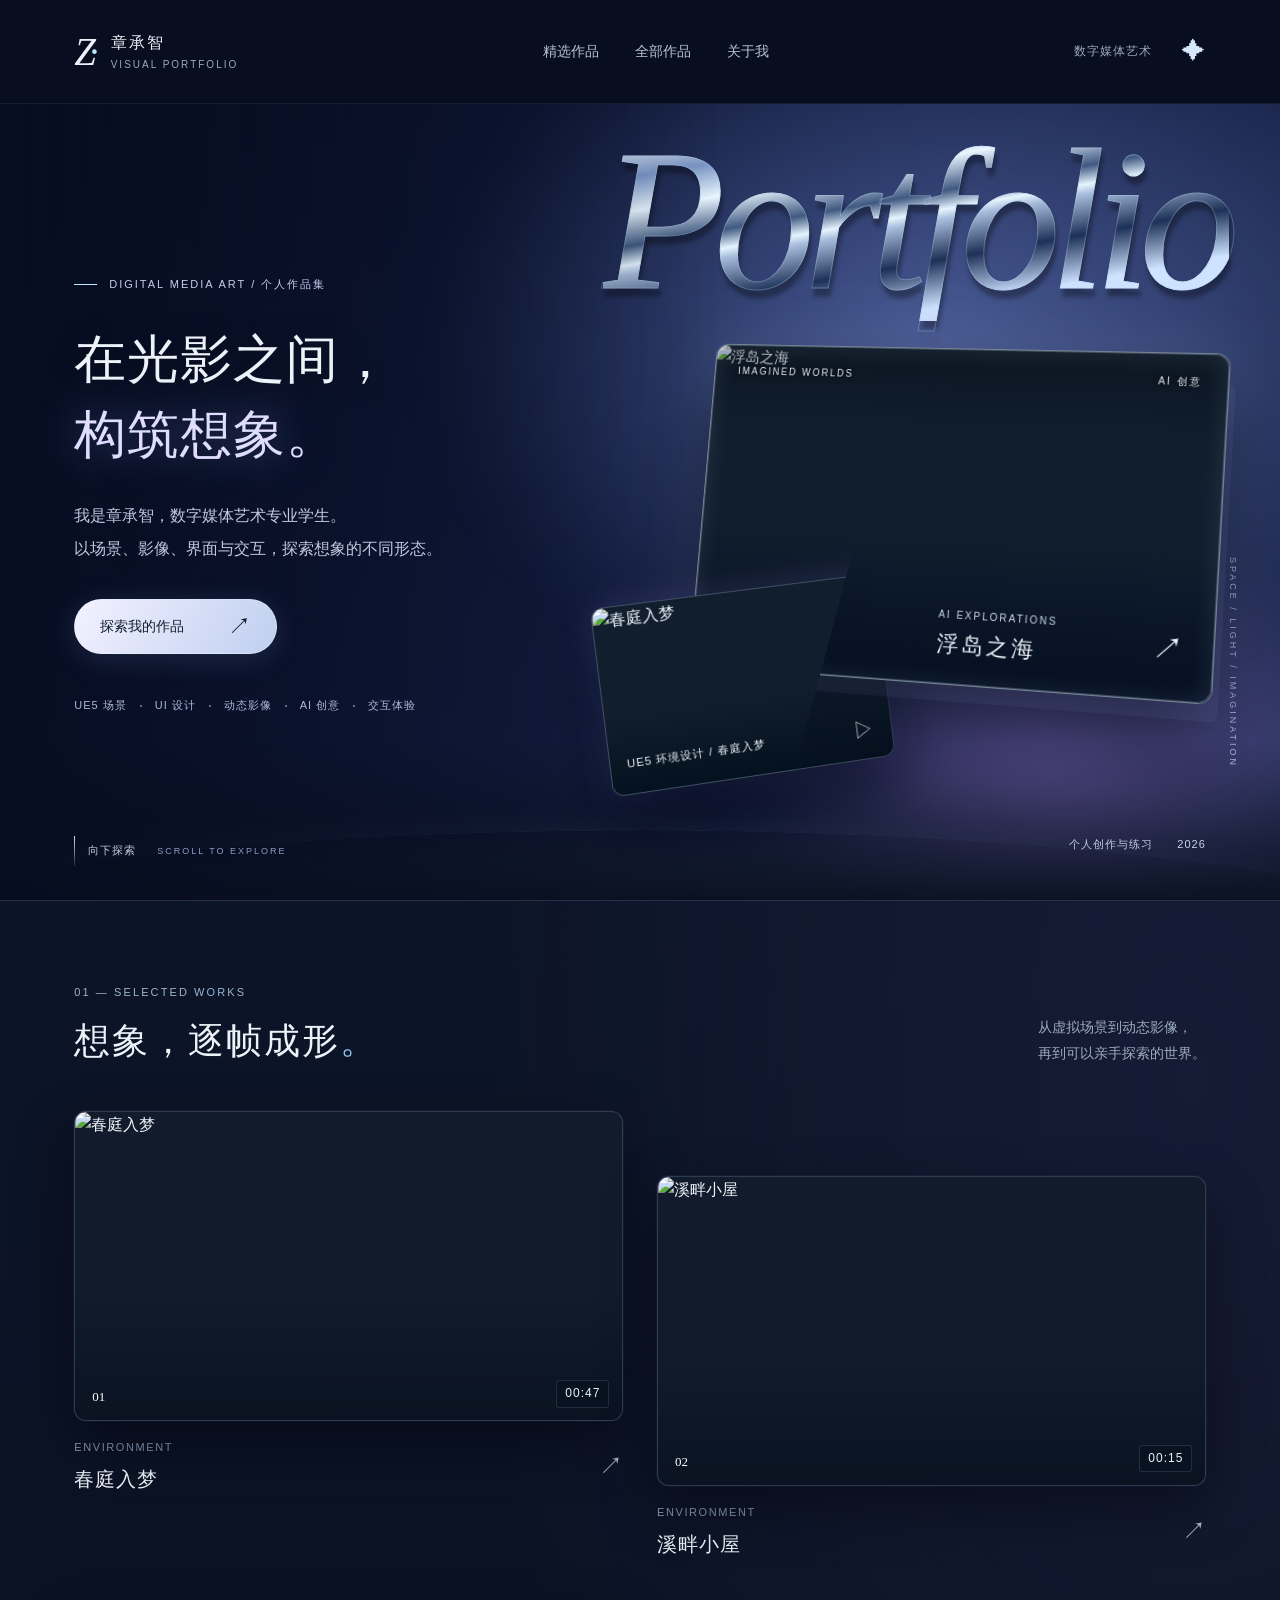
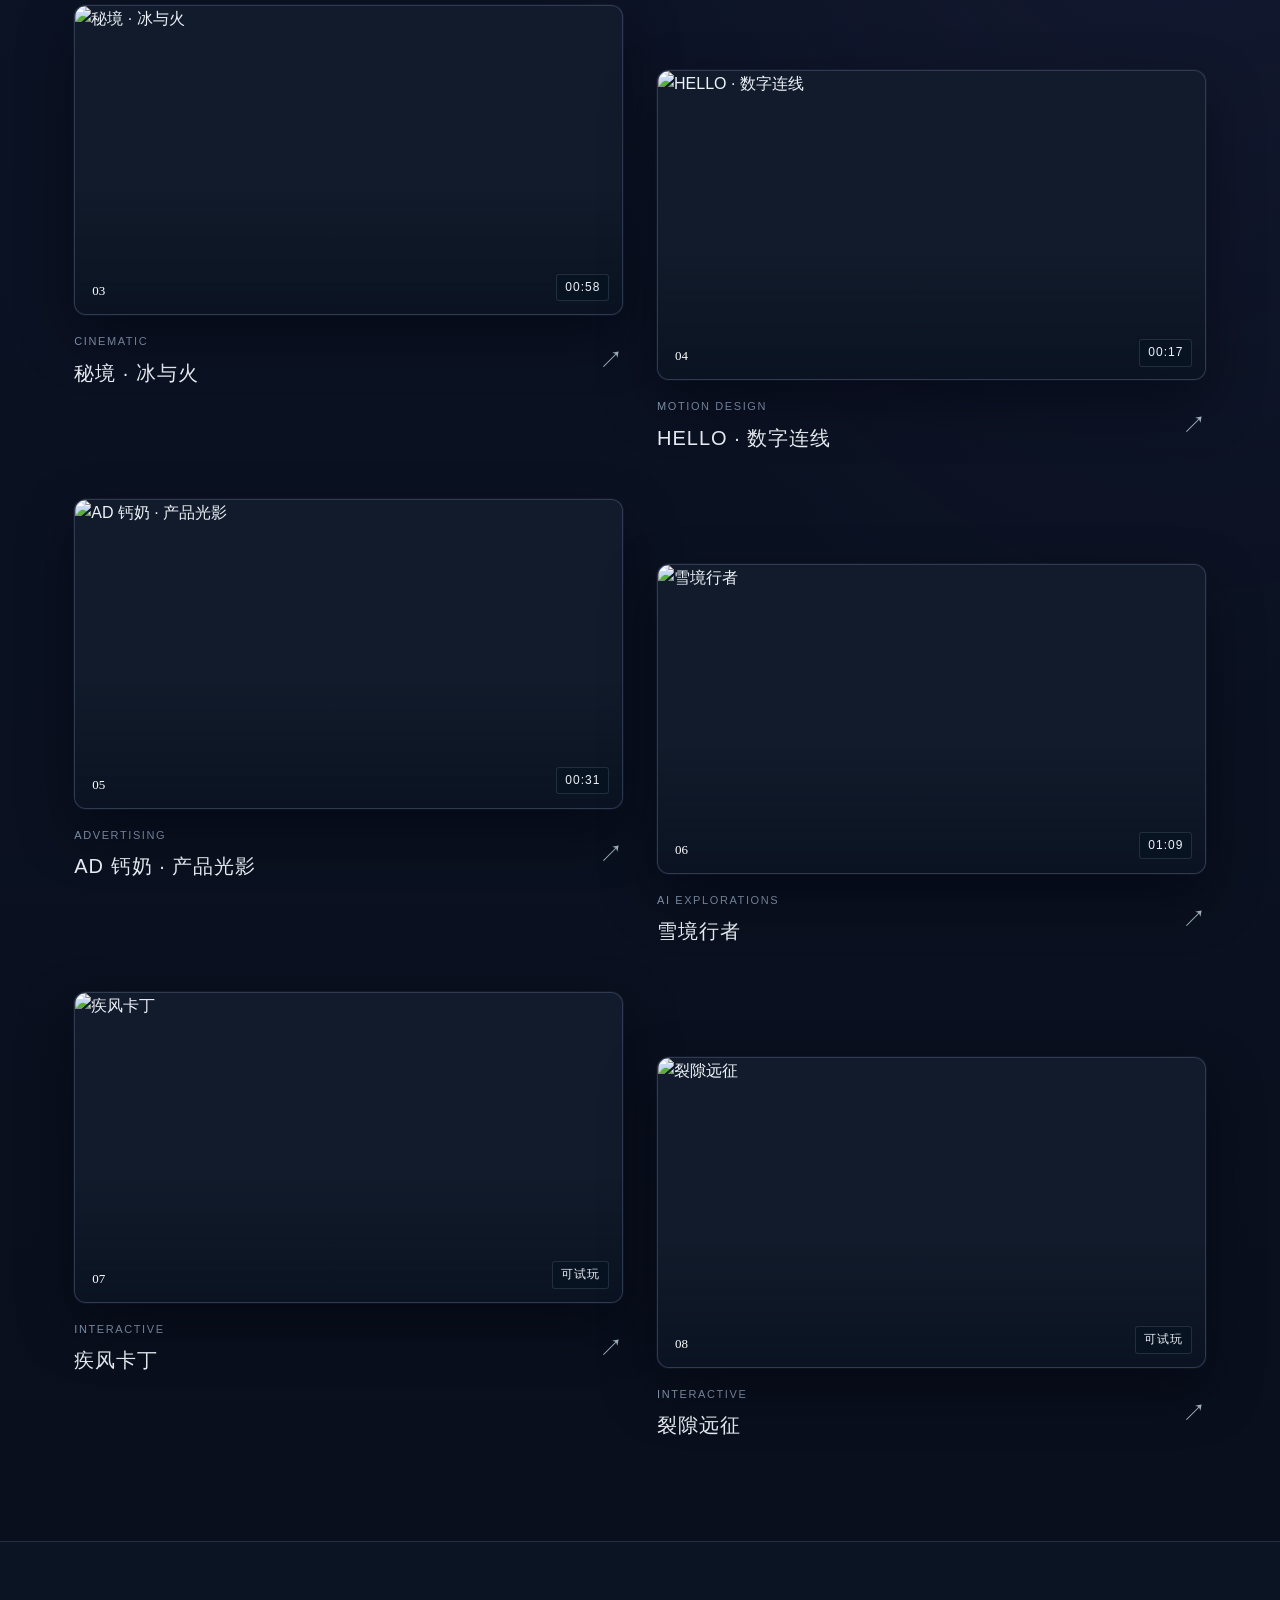
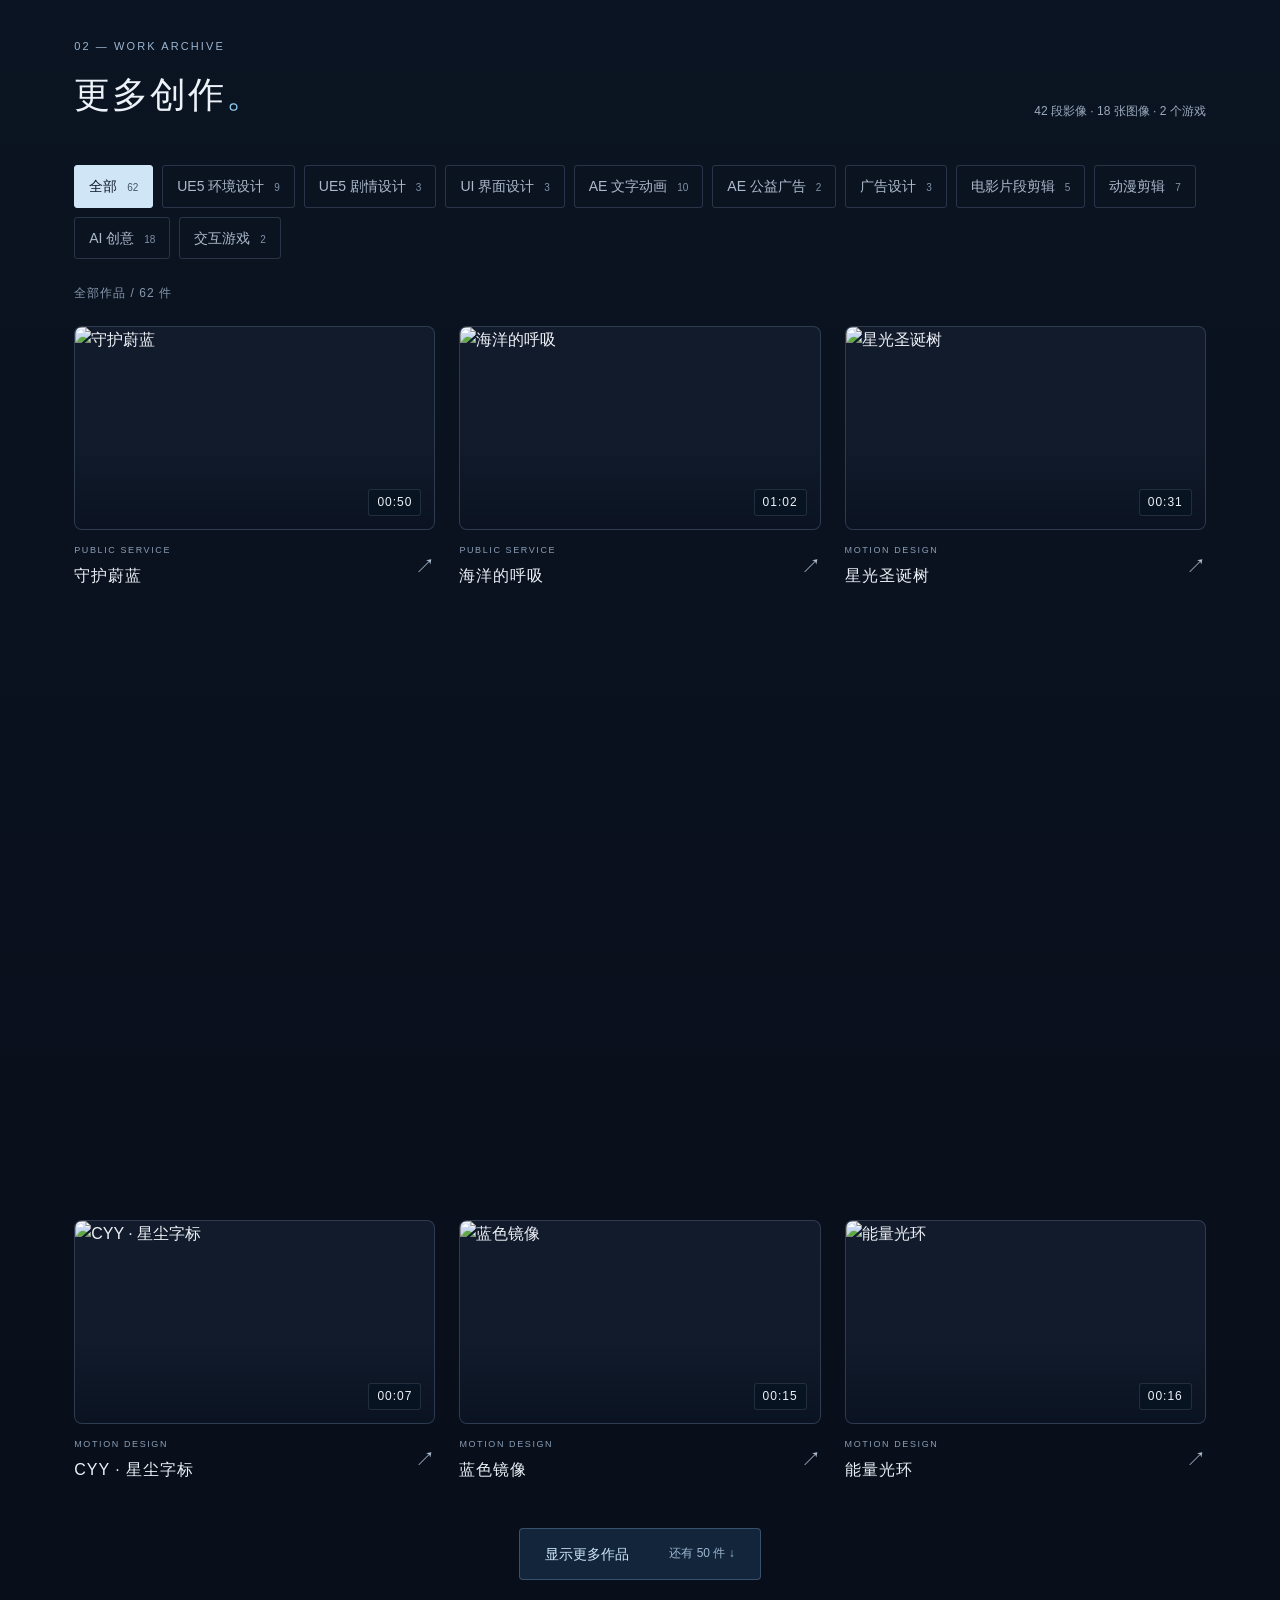
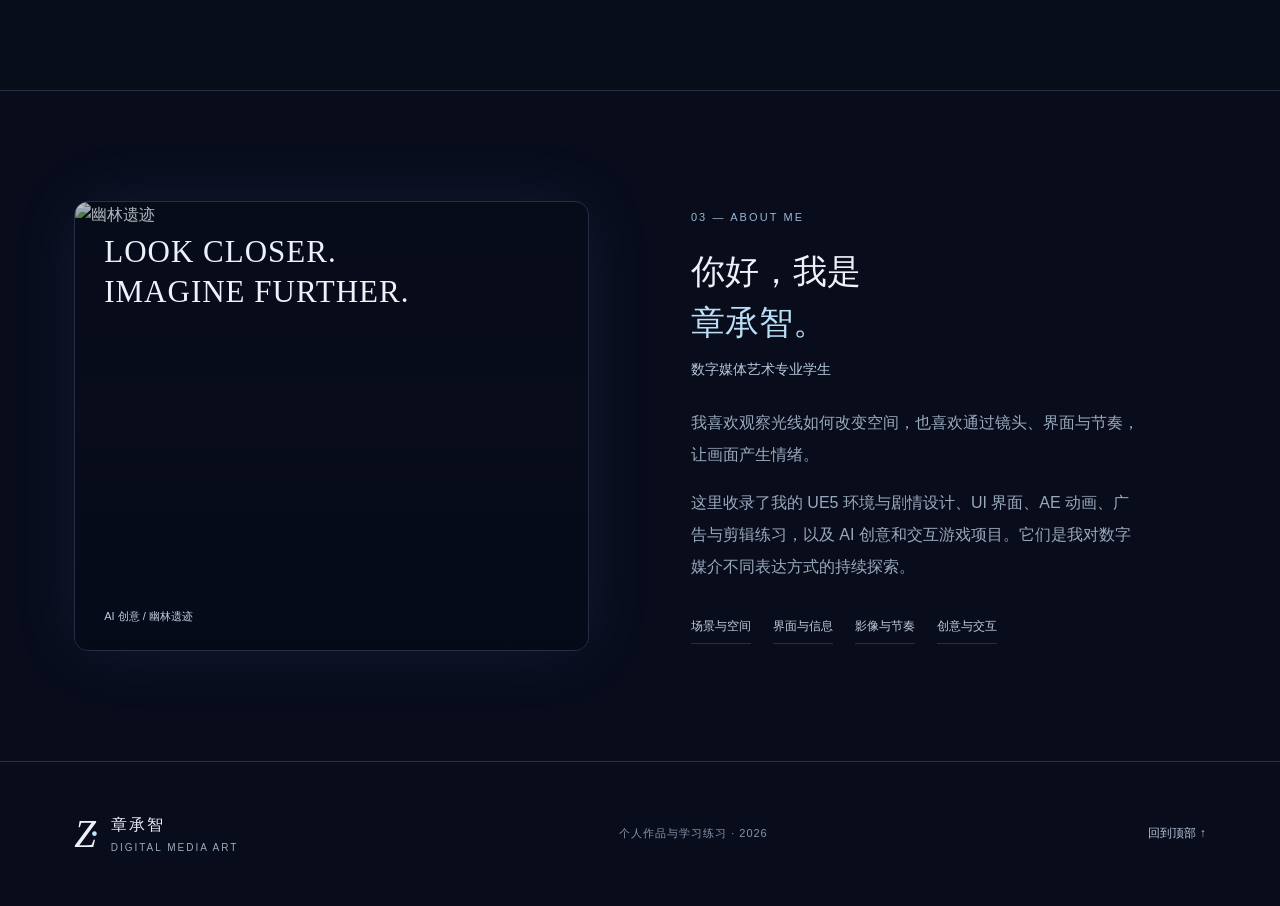
==== index.html @ dd740a24 "Publish Zhang Chengzhi portfolio" ====
<!doctype html><html lang="zh-CN"><head><meta charset="UTF-8"><meta name="viewport" content="width=device-width, initial-scale=1.0"><meta name="theme-color" content="#080e19"><meta name="description" content="章承智的数字媒体艺术作品集：UE5 场景与影像、动态设计、AI 创意及交互游戏。"><title>章承智 · 数字媒体艺术作品集</title><link rel="icon" href="data:image/svg+xml,%3Csvg xmlns='http://www.w3.org/2000/svg' viewBox='0 0 64 64'%3E%3Crect width='64' height='64' rx='16' fill='%23080e19'/%3E%3Cpath d='M16 20h32L16 44h32' fill='none' stroke='%23bce7ff' stroke-width='5'/%3E%3C/svg%3E">  <script type="module" crossorigin src="./assets/index-BJlFA0kG.js"></script>
  <link rel="stylesheet" crossorigin href="./assets/index-Bw_Qq5OB.css">
</head><body><div id="root"></div></body></html>
---- assets/index-Bw_Qq5OB.css ----
@charset "UTF-8";:root{font-family:Segoe UI,Microsoft YaHei,sans-serif;color:#edf1f8;background:#080e19;font-synthesis:none;font-weight:400;line-height:1.6;--muted:#9baabd;--line:rgba(184,209,244,.16);--blue:#bce7ff;scroll-behavior:smooth;color-scheme:dark}*{box-sizing:border-box}body{margin:0}button,a{-webkit-tap-highlight-color:transparent}a{color:inherit;text-decoration:none}button{font:inherit;color:inherit;cursor:pointer}button:focus-visible,a:focus-visible{outline:2px solid #bce7ff;outline-offset:6px}button{border:0}img{display:block;max-width:100%}h1,h2,h3,p{margin:0}::selection{background:#c1e4ff;color:#080e19}.skip{position:fixed;top:-80px;left:20px;background:#d5edff;color:#080e19;padding:12px;z-index:100}.skip:focus{top:12px}.topbar{height:104px;max-width:1600px;margin:auto;display:flex;align-items:center;justify-content:space-between;padding:0 5.8%;border-bottom:1px solid var(--line);position:relative;z-index:2}.brand{display:flex;align-items:center;gap:14px;font-size:16px;letter-spacing:2px}.brand small{display:block;color:var(--muted);font-size:10px;letter-spacing:2px;margin-top:2px}.monogram{font-family:Georgia,serif;font-size:39px;line-height:1;font-style:italic;letter-spacing:-7px;padding-right:5px}.monogram span{color:var(--blue)}nav{display:flex;gap:36px;font-size:14px}nav a{color:#bac4d3;transition:color .2s}nav a:hover{color:#fff}.header-note{font-size:12px;letter-spacing:1px;color:#9baabd;display:flex;align-items:center;gap:30px}.tiny-cross{font-size:23px;color:#d7e8fd}.hero{position:relative;max-width:1600px;margin:auto;min-height:760px;height:calc(100svh - 104px);max-height:980px;display:flex;align-items:center;isolation:isolate;overflow:hidden;background:radial-gradient(ellipse at 74% 48%,#20355466 0%,transparent 48%);padding:20px 5.8% 90px}.space{position:absolute;inset:0;z-index:-1;pointer-events:none}.space canvas{display:block}.hero-orbit{position:absolute;border:1px solid #7c9ec218;width:820px;height:520px;right:-50px;top:130px;border-radius:50%;transform:rotate(-24deg);z-index:-1;box-shadow:0 0 90px #689fea08}.hero-copy{position:relative;width:50%;z-index:2;margin-top:-35px}.eyebrow{font-family:Segoe UI,sans-serif;letter-spacing:2.1px;font-size:11px;line-height:1.8;color:#9bb5d1}.hero-kicker{display:flex;align-items:center;gap:12px;font-size:11px;letter-spacing:2px;margin-bottom:28px}.hero-kicker>span{width:23px;height:1px;background:#bce7ff}h1{font-family:Microsoft YaHei,Segoe UI,sans-serif;font-weight:400;letter-spacing:2px;font-size:clamp(42px,4.4vw,70px);line-height:1.42}h1 em{font-style:normal;color:#c1dff4;text-shadow:0 0 60px #b6e1ff33}.hero-intro{font-size:15px;line-height:2.1;color:#aebacc;margin-top:27px}.primary-link{display:inline-flex;gap:44px;align-items:center;justify-content:space-between;padding:14px 22px;color:#101c2d;background:#d4e9f7;border:1px solid #e3f5ff66;border-radius:3px;font-size:14px;transition:background .25s,transform .25s}.primary-link:hover{background:#fff;transform:translateY(-2px)}.primary-link>span{font-size:23px;line-height:1}.hero-copy .primary-link{margin-top:33px}.hero-disciplines{margin-top:43px;color:#8d9baf;display:flex;gap:13px;align-items:center;font-size:11px;letter-spacing:1px}.hero-disciplines i{height:2px;width:2px;border-radius:50%;background:#7b8da6}.hero-gallery{position:absolute;inset:14% 2.5% 17% 48%;perspective:1100px;transform:translate(var(--mx,0px),var(--my,0px));transition:transform .8s ease-out}.hero-art{position:absolute;display:block;text-align:left;background:#101e2e;padding:0;box-shadow:0 30px 70px #0008;overflow:hidden;border:1px solid #bad6ee44;transition:filter .5s,transform .6s}.hero-art:hover{filter:brightness(1.12)}.main-art{width:91%;height:79%;top:4%;right:0;transform:rotateY(-12deg) rotateX(5deg) rotate(4deg);border-radius:5px}.main-art img{width:100%;height:100%;object-fit:cover;object-position:53% 50%}.main-art:after{content:"";position:absolute;inset:0;background:linear-gradient(180deg,#0004,transparent 27%,transparent 55%,#030d20d9);pointer-events:none}.art-top,.art-bottom{position:absolute;left:25px;right:25px;z-index:1;display:flex;justify-content:space-between}.art-top{top:20px;font-size:10px;letter-spacing:2px;text-shadow:0 1px 5px #000}.art-bottom{bottom:22px;align-items:center;font-size:22px;letter-spacing:3px}.art-bottom small{display:block;font-size:10px;letter-spacing:2px;margin-bottom:3px;color:#d0dceb}.art-bottom>span:last-child{font-size:30px}.small-art{width:49%;height:40%;bottom:0;left:0;transform:rotateY(10deg) rotate(-7deg);border-radius:4px;z-index:2}.small-art img{height:100%;width:100%;object-fit:cover}.small-label{position:absolute;inset:auto 0 0;padding:22px 16px 12px;background:linear-gradient(transparent,#02101ddd);display:flex;justify-content:space-between;align-items:center;font-size:11px;letter-spacing:1px}.small-label>span:last-child{font-size:22px}.gallery-coordinate{position:absolute;bottom:0;right:2%;writing-mode:vertical-rl;font-size:9px;color:#7891ad;letter-spacing:3px;transform:translateY(-5px)}.hero-bottom{position:absolute;bottom:34px;left:5.8%;right:5.8%;display:flex;justify-content:space-between;font-size:11px;color:#95a4b9;letter-spacing:1px}.hero-bottom a{display:flex;align-items:center;gap:13px}.hero-bottom a>span:last-child{font-size:9px;color:#6e7e96;letter-spacing:2px;margin-left:8px}.scroll-line{width:1px;height:30px;background:linear-gradient(#c6e9ff,#c6e9ff20)}.hero-bottom b{font-weight:400;color:#c4d5e7;margin-left:20px}.section-shell{max-width:1600px;margin:auto;padding-left:5.8%;padding-right:5.8%;scroll-margin-top:30px}.selected-section{padding-top:82px;padding-bottom:100px;background:linear-gradient(#0b1320,#080e19)}.section-heading{display:flex;align-items:flex-end;justify-content:space-between;margin-bottom:44px;gap:25px}.section-heading h2{font-weight:400;font-size:36px;letter-spacing:2px;margin-top:12px;line-height:1.45}.section-heading h2 span{color:#8dc9ee}.section-heading>p{font-size:14px;color:var(--muted);line-height:1.9;max-width:330px}.selected-grid{display:grid;grid-template-columns:1fr 1fr;gap:45px 34px}.work-card{text-align:left;display:block;background:transparent;padding:0;width:100%;min-width:0}.cover{position:relative;overflow:hidden;border:1px solid var(--line);border-radius:4px;background:#111b2b;aspect-ratio:1.77}.cover>img{width:100%;height:100%;object-fit:cover;transition:transform .7s ease,filter .7s;filter:saturate(.86)}.work-card:hover .cover>img{transform:scale(1.035);filter:saturate(1.05)}.cover:after{content:"";position:absolute;inset:0;background:linear-gradient(transparent 60%,#02081466);pointer-events:none}.media-kind{position:absolute;right:13px;bottom:13px;z-index:1;padding:3px 8px;background:#081422ad;-webkit-backdrop-filter:blur(10px);backdrop-filter:blur(10px);border:1px solid #ccdfef22;border-radius:3px;font-size:11px;letter-spacing:1px}.open-circle{position:absolute;right:20px;top:20px;width:39px;height:39px;border:1px solid #fff6;border-radius:50%;display:grid;place-items:center;background:#03101f44;-webkit-backdrop-filter:blur(8px);backdrop-filter:blur(8px);font-size:20px;opacity:0;transform:translateY(5px);transition:opacity .3s,transform .3s}.work-card:hover .open-circle,.work-card:focus-visible .open-circle{opacity:1;transform:translateY(0)}.work-index{position:absolute;left:17px;bottom:12px;z-index:1;color:#fff;font-size:13px;font-family:Georgia,serif}.card-caption{display:flex;align-items:center;justify-content:space-between;margin-top:17px;gap:15px}.card-caption .eyebrow{font-size:10px;letter-spacing:1.6px;color:#8a9eb7}.card-caption h3{font-size:20px;font-weight:400;letter-spacing:1px;margin-top:5px;line-height:1.6}.card-arrow{font-size:24px;color:#acbdd0;transition:transform .3s}.work-card:hover .card-arrow{transform:translate(3px,-3px)}.selected-grid .work-card:nth-child(2n){margin-top:65px}.selected-grid .work-card:nth-child(odd){margin-bottom:65px}.archive-section{padding-top:95px;padding-bottom:110px;border-top:1px solid var(--line)}.archive-total{font-size:12px;color:var(--muted)}.category-list{display:flex;flex-wrap:wrap;gap:9px;margin-bottom:25px}.category-list button{background:transparent;border:1px solid var(--line);padding:9px 14px;border-radius:3px;font-size:13px;transition:all .2s;color:#adbacc}.category-list button span{font-size:10px;color:#8192a9;margin-left:6px}.category-list button[aria-pressed=true]{background:#d0e6f7;color:#0d192b;border-color:#d0e6f7}.category-list button[aria-pressed=true] span{color:#425569}.category-list button:hover{border-color:#a5bad0}.result-count{font-size:11px;letter-spacing:1px;color:#8798ae;margin-bottom:23px}.archive-grid{display:grid;grid-template-columns:repeat(3,minmax(0,1fr));gap:35px 24px}.archive-grid .card-caption h3{font-size:16px}.archive-grid .card-caption .eyebrow{font-size:9px}.archive-grid .card-arrow{font-size:20px}.archive-grid .card-caption{margin-top:12px}.about-section{border-top:1px solid var(--line);padding-top:110px;padding-bottom:110px;display:grid;grid-template-columns:1fr 1fr;gap:9%;align-items:center}.about-visual{position:relative;height:450px;overflow:hidden;border:1px solid var(--line);border-radius:4px}.about-visual:after{content:"";position:absolute;inset:0;background:linear-gradient(#030a1644,transparent,#030a16bb)}.about-visual img{width:100%;height:100%;object-fit:cover;filter:saturate(.65)}.about-visual>span{position:absolute;left:29px;top:30px;font-family:Georgia,serif;font-size:31px;letter-spacing:1px;line-height:1.3;z-index:1}.about-visual>small{position:absolute;left:29px;bottom:24px;color:#bfcddd;font-size:11px;z-index:1}.about-copy h2{font-size:34px;line-height:1.5;font-weight:400;margin:18px 0 10px}.about-copy h2 span{display:block;color:#badff6}.about-major{font-size:14px;color:#b6c9dc;margin-bottom:27px}.about-copy>p:not(.eyebrow):not(.about-major){font-size:15px;color:#99a9bd;line-height:2;margin-bottom:16px;max-width:450px}.about-tags{display:flex;gap:10px;flex-wrap:wrap;margin-top:28px}.about-tags span{font-size:12px;border-bottom:1px solid #6884a14d;padding:6px 0;margin-right:12px;color:#c1cddd}.footer{border-top:1px solid var(--line);display:flex;align-items:center;justify-content:space-between;gap:20px;min-height:145px}.footer p{font-size:11px;color:#8695aa;letter-spacing:1px}.back-top{font-size:12px;color:#b5c4d7}.reveal{opacity:0;transform:translateY(18px);transition:opacity .65s ease,transform .65s ease}.reveal.seen{opacity:1;transform:translateY(0)}.work-dialog{border:1px solid #647d9955;background:#0c1523;color:#edf1f8;padding:0;width:min(1080px,94vw);max-height:92svh;border-radius:8px;overscroll-behavior:contain;box-shadow:0 40px 100px #000a}.work-dialog::backdrop{background:#010611d9;-webkit-backdrop-filter:blur(12px);backdrop-filter:blur(12px)}.dialog-inner{padding:20px 25px 27px}.dialog-top{display:flex;align-items:center;justify-content:space-between;gap:20px;margin-bottom:16px}.dialog-top .eyebrow{font-size:12px}.close-button{background:#182738;border:1px solid var(--line);border-radius:50%;width:40px;height:40px;font-size:18px}.detail-media{background:#030812;border-radius:3px;overflow:hidden;display:flex;justify-content:center;align-items:center;max-height:62svh}.detail-media video{width:100%;max-height:60svh;display:block;aspect-ratio:16/9}.detail-media>img{max-height:58svh;object-fit:contain;width:100%}.image-zoom{position:relative;display:block;width:100%;padding:0;background:transparent;cursor:zoom-in}.image-zoom img{max-height:58svh;width:100%;object-fit:contain}.image-zoom span{position:absolute;bottom:15px;right:15px;padding:5px 13px;background:#071421cc;border:1px solid var(--line);border-radius:3px;font-size:12px}.detail-media.zoomed{display:block;overflow:auto;max-height:62svh}.zoomed .image-zoom{width:max-content;min-width:100%;cursor:zoom-out}.zoomed .image-zoom img{width:auto;max-width:none;max-height:none}.detail-copy{display:grid;grid-template-columns:1fr auto;gap:40px;margin-top:23px}.detail-copy h2{font-size:27px;font-weight:400;margin-bottom:10px}.detail-copy p{font-size:14px;color:#b0bfd0;line-height:1.9;max-width:700px}.detail-copy .credit{font-size:12px;color:#859ab2;margin-top:18px}.detail-meta{display:flex;flex-direction:column;align-items:flex-end;gap:4px;min-width:120px}.detail-meta>span{font-size:10px;letter-spacing:2px;color:#9bb4cf}.detail-meta>strong{font-weight:400;font-size:21px}.detail-meta>small{font-size:11px;color:#8c9db3}.detail-meta .primary-link{gap:22px}.gallery-controls{display:grid;grid-template-columns:42px auto 42px 1fr;align-items:center;gap:10px;margin-top:13px}.gallery-controls>button{height:36px;background:#15253a;border:1px solid var(--line);border-radius:4px}.gallery-controls>span{font-size:12px;color:#b8cbe0;min-width:48px;text-align:center}.gallery-thumbs{display:flex;gap:7px;overflow-x:auto;padding:2px 0 7px}.gallery-thumbs button{flex:0 0 62px;height:42px;padding:0;border:2px solid transparent;border-radius:4px;overflow:hidden;background:#101a28}.gallery-thumbs button[aria-pressed=true]{border-color:#b5dfff}.gallery-thumbs img{width:100%;height:100%;object-fit:cover}@media(max-width:760px){.gallery-controls{grid-template-columns:38px auto 38px;gap:8px}.gallery-thumbs{grid-column:1/-1}.gallery-thumbs button{flex-basis:54px;height:38px}}@media(min-width:1600px){.hero{min-height:800px}.hero-copy{width:48%}}@media(max-width:1050px){.header-note{display:none}.hero{min-height:690px;height:760px}.hero-gallery{inset:20% 1% 23% 49%}.hero-copy{width:55%}h1{font-size:45px}.hero-intro{font-size:14px}.hero-disciplines{font-size:10px;gap:8px}.art-top{font-size:8px}.selected-grid{gap:30px 25px}.section-heading h2{font-size:30px}.about-section{gap:6%}.archive-grid{gap:30px 18px}.category-list button{font-size:12px}.about-visual{height:400px}}@media(max-width:760px){:root{scroll-behavior:auto}.topbar{height:82px;padding:0 6%}.brand{font-size:14px;gap:10px;letter-spacing:1px}.brand small{font-size:8px;letter-spacing:1.2px}.monogram{font-size:32px}nav{gap:17px;font-size:12px}.hero{padding:45px 6% 65px;display:block;min-height:0;height:auto;max-height:none;overflow:hidden}.hero-copy{width:100%;margin-top:0}.hero-kicker{font-size:9px;letter-spacing:1.3px;margin-bottom:22px}h1{font-size:clamp(35px,8.7vw,56px);line-height:1.4;letter-spacing:1px}.hero-intro{font-size:14px;line-height:1.95;margin-top:23px}.hero-copy .primary-link{margin-top:24px}.primary-link{padding:12px 19px}.hero-disciplines{margin-top:25px;font-size:10px;gap:11px}.hero-gallery{position:relative;inset:auto;height:350px;margin:30px -7px 30px 0;transform:none;perspective:1000px}.main-art{right:-4px;top:5%;width:85%;height:77%;transform:rotateY(-8deg) rotate(4deg)}.small-art{width:49%;height:43%;left:3px;bottom:0}.art-top{left:15px;right:15px;top:14px;font-size:8px}.art-bottom{left:16px;right:16px;bottom:16px;font-size:19px}.art-bottom small{font-size:8px}.small-label{font-size:9px}.gallery-coordinate{font-size:7px;bottom:-15px}.hero-orbit{width:550px;right:-170px;top:400px;height:300px}.hero-bottom{bottom:20px;left:6%;right:6%;font-size:10px}.hero-bottom a>span:last-child{display:none}.hero-bottom b{margin-left:10px}.scroll-line{height:22px}.section-shell{padding-left:6%;padding-right:6%}.selected-section{padding-top:55px;padding-bottom:60px}.section-heading{margin-bottom:29px;align-items:flex-start;flex-direction:column;gap:15px}.section-heading h2{font-size:28px;letter-spacing:1px}.section-heading>p{font-size:13px}.section-heading>p br{display:none}.eyebrow{font-size:10px}.selected-grid,.archive-grid{grid-template-columns:1fr;gap:30px}.selected-grid .work-card:nth-child(n){margin:0}.card-caption h3{font-size:19px}.cover{aspect-ratio:1.65}.open-circle{opacity:1;transform:none;width:32px;height:32px;top:12px;right:12px;font-size:16px}.archive-section{padding-top:55px;padding-bottom:65px}.archive-grid .cover{aspect-ratio:1.77}.archive-grid .card-caption h3{font-size:17px}.archive-total{font-size:11px}.category-list{gap:7px}.category-list button{font-size:12px;padding:8px 10px}.category-list button span{font-size:10px}.about-section{grid-template-columns:1fr;gap:35px;padding-top:60px;padding-bottom:60px}.about-visual{height:340px}.about-copy h2{font-size:30px}.about-copy>p:not(.eyebrow):not(.about-major){font-size:14px}.footer{min-height:175px;flex-wrap:wrap;padding-top:30px;padding-bottom:25px}.footer p{order:3;width:100%;font-size:10px}.work-dialog{width:95vw;max-height:94svh}.dialog-inner{padding:13px 14px 22px}.detail-copy{grid-template-columns:1fr;gap:18px}.detail-copy h2{font-size:23px}.detail-copy p{font-size:14px}.detail-meta{align-items:flex-start}.detail-meta:not(:has(a)){flex-direction:row;align-items:center;gap:14px}.detail-meta>strong{font-size:15px}.detail-media video{max-height:50svh}.reveal{transform:none;transition:opacity .35s}}@media(prefers-reduced-motion:reduce){html{scroll-behavior:auto}*,*:before,*:after{animation:none!important;transition:none!important}.reveal{opacity:1;transform:none}.hero-gallery{transform:none!important}.work-card:hover .cover>img{transform:none}}.art-bottom{left:51%}.hero-intro,.about-copy>p:not(.eyebrow):not(.about-major),.detail-copy p{font-size:16px}.category-list button{font-size:14px}.result-count,.archive-total,.media-kind{font-size:12px}.card-caption .eyebrow{font-size:11px}.detail-copy .credit{font-size:13px}@media(max-width:760px){nav{font-size:14px;gap:12px}.brand small{font-size:8px}.hero-intro{font-size:16px}.hero-gallery{margin-top:30px}.art-bottom{left:52%;font-size:16px}.art-bottom small{font-size:8px}.category-list button{font-size:14px}.about-copy>p:not(.eyebrow):not(.about-major){font-size:16px}}.site-loading{min-height:100svh;display:flex;flex-direction:column;align-items:center;justify-content:center;gap:24px;color:#b8cee4}.load-more{display:flex;align-items:center;justify-content:space-between;gap:40px;padding:14px 25px;margin:45px auto 0;background:#13253b;border:1px solid #6e92b666;color:#cce8fa;border-radius:4px;font-size:14px}.load-more span{color:#9cb8d1;font-size:12px}.admin-entry{margin-left:18px;text-decoration:underline;text-underline-offset:4px}.empty-works{color:#9aafc5;padding:30px 0}.hero{background:radial-gradient(ellipse at 73% 47%,#1e416d66 0%,transparent 55%)}.hero-gallery{perspective:1400px}.main-art{box-shadow:0 40px 100px #0009,0 0 55px #74bfff15}.main-art:hover{transform:rotateY(-5deg) rotateX(2deg) rotate(2deg) translateZ(15px)}.small-art:hover{transform:rotateY(3deg) rotate(-3deg) translateZ(30px)}.hero-orbit{display:none}.scene-upgraded{z-index:-1}.archive-section{background:linear-gradient(#0b1422,#080e19)}.selected-section{border-top:1px solid var(--line)}:root{background:#080c1b;--line:rgba(167,185,236,.2)}.topbar{max-width:none;background:#080d20;border-bottom-color:#829bdd1a}.hero{max-width:none;min-height:790px;background:linear-gradient(118deg,#080e23 7%,#111b3d 51%,#25315b)}.hero-atmosphere{position:absolute;inset:0;z-index:-3;overflow:hidden;pointer-events:none}.halo{position:absolute;border-radius:50%;filter:blur(30px)}.halo-blue{width:85%;height:100%;left:30%;top:-20%;background:radial-gradient(ellipse,#819bf07d,transparent 65%);transform:translate(var(--mx,0px),var(--my,0px))}.halo-violet{width:55%;height:65%;right:-10%;bottom:-15%;background:radial-gradient(ellipse,#bc91ff70,transparent 65%)}.hero:after{content:"";position:absolute;inset:0;z-index:-1;background:linear-gradient(90deg,#070d21c9,transparent 56%),linear-gradient(0deg,#080e1be8,transparent 20%);pointer-events:none}.stage-floor{position:absolute;width:130%;height:55%;left:-15%;bottom:-30%;transform:perspective(450px) rotateX(55deg);border:1px solid #b4c9ff33;border-radius:50%;background:radial-gradient(ellipse,#92b8ff33,transparent 65%);box-shadow:0 -22px 75px #94acff22}.portfolio-word{position:absolute;right:4%;top:2%;z-index:-2;font:italic clamp(100px,15.7vw,255px)/1 Georgia,serif;letter-spacing:-.055em;color:transparent;background:linear-gradient(170deg,#fafcff 7%,#7895c5 20%,#e9f6ff,#405981 42%,#e6f4ff 48%,#a8bedc 51%,#1d3158 64%,#cee3ff 79%);background-clip:text;-webkit-background-clip:text;-webkit-text-stroke:1px #bad5f24d;filter:drop-shadow(2px 8px 2px #0005);transform:translate(calc(var(--mx,0px) * -.4),calc(var(--my,0px) * -.4));pointer-events:none}.hero-copy{width:43%;margin-top:55px}.hero h1{font-size:clamp(40px,4.1vw,66px);letter-spacing:1px;text-shadow:0 5px 35px #0005}.hero h1 em{color:#dfddff;text-shadow:0 0 45px #9caaff66}.hero-kicker{color:#c7ccec}.hero-intro{color:#c0c7de}.hero-disciplines{color:#abbada}.hero .primary-link{border-radius:30px;background:linear-gradient(120deg,#f3f1ff,#bfcff0);box-shadow:0 5px 30px #97b4ff26;padding:15px 25px}.hero-gallery{inset:28% 5% 16% 49%;transform-style:preserve-3d}.main-art{width:90%;height:76%;border-radius:14px;transform:rotateY(-13deg) rotateX(6deg) rotate(3deg);border-color:#d6e9ff80;box-shadow:14px 24px 0 -8px #8aa5dd12,0 40px 80px #020613b0,0 0 70px #abc5ff35}.main-art:before{content:"";position:absolute;inset:0;z-index:2;border-radius:inherit;box-shadow:inset 0 0 0 1px #edf5ff38,inset 0 1px 24px #c8dcff20;pointer-events:none}.main-art .art-bottom{left:49%}.small-art{width:48%;height:42%;left:-4%;bottom:-1%;border-radius:12px;box-shadow:0 30px 60px #03081baa,0 0 35px #b7a3ff30}.small-art .small-label{padding-top:35px}.gallery-coordinate{right:-4%;color:#b4c7e8}.scene-upgraded{z-index:-2}.hero-bottom{color:#c0cbe4}.hero-bottom a>span:last-child{color:#8a9ec5}.nav-manage{font-size:12px;border:1px solid #a9c5f055;border-radius:20px;padding:3px 12px;margin-top:-3px}.selected-section{background:radial-gradient(ellipse at 93% 8%,#34315d42,transparent 43%),linear-gradient(#0c1428,#090f1c)}.selected-grid{perspective:1400px}.selected-grid .cover{border-radius:12px;box-shadow:0 22px 55px #01030c70,0 0 0 1px #7d98c414;transition:transform .5s,box-shadow .5s}.selected-grid .work-card:hover .cover{transform:translateY(-5px) rotateX(2deg);box-shadow:0 30px 65px #02030b90,0 0 35px #8da4ff25}.selected-grid .cover>img{filter:saturate(1)}.archive-grid .cover{border-radius:8px}.about-visual{border-radius:14px;box-shadow:0 0 70px #819aff17}@media(max-width:1050px){nav{gap:18px}.hero-copy{width:48%}.hero-gallery{inset:31% 3% 22% 51%}.portfolio-word{top:6%}.hero h1{font-size:43px}}@media(max-width:760px){.topbar{height:auto;min-height:105px;flex-wrap:wrap;gap:14px;padding-top:15px;padding-bottom:15px}.topbar nav{width:100%;justify-content:space-between;gap:8px;font-size:12px}.nav-manage{font-size:11px;padding:2px 9px}.hero{min-height:0;padding-top:125px;background:linear-gradient(135deg,#0a1029,#25335b 65%,#17152f)}.portfolio-word{top:17px;right:6%;font-size:24vw;opacity:.85}.hero-copy{width:100%;margin-top:0}.hero h1{font-size:clamp(35px,9vw,54px)}.hero-gallery{inset:auto;margin-top:35px;height:320px}.main-art{width:85%;height:78%;right:0}.small-art{left:0;width:48%;height:43%}.main-art .art-bottom{left:47%;right:15px;font-size:16px}.halo-blue{width:150%;left:-20%;top:18%;height:90%;filter:blur(15px)}.halo-violet{width:130%;right:-35%;height:65%;bottom:4%}.hero-orbit{display:block;width:430px;height:430px;border:2px solid #bccbff55;box-shadow:0 0 35px #9faaff33,inset 0 0 30px #acbeff22;right:-130px;top:480px;transform:rotateX(58deg) rotate(-30deg)}.hero:after{background:linear-gradient(0deg,#080e1b,transparent 25%)}.selected-grid .work-card:hover .cover{transform:none}}@media(prefers-reduced-motion:reduce){.hero-gallery,.portfolio-word,.halo{transform:none!important}.hero-art,.cover,.cover>img{transition:none!important}.main-art:hover,.small-art:hover,.selected-grid .work-card:hover .cover{transform:none}}
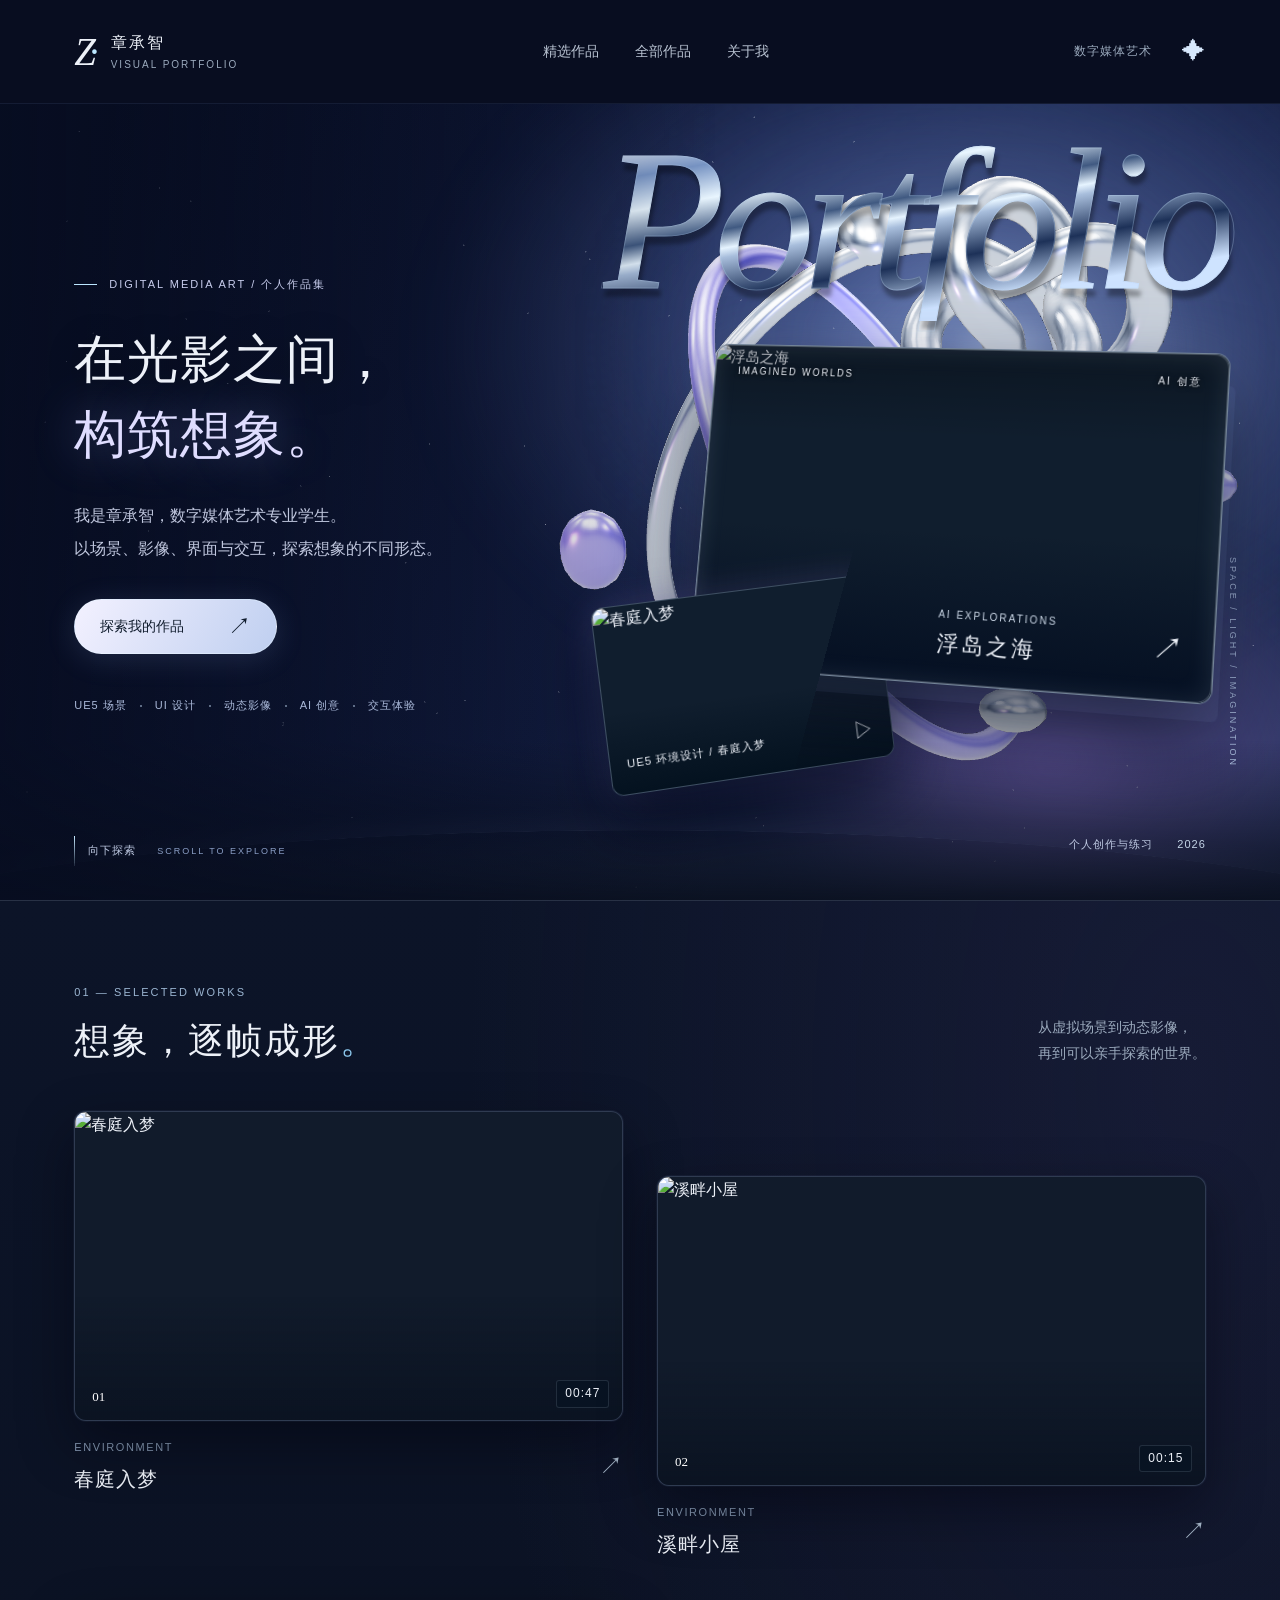
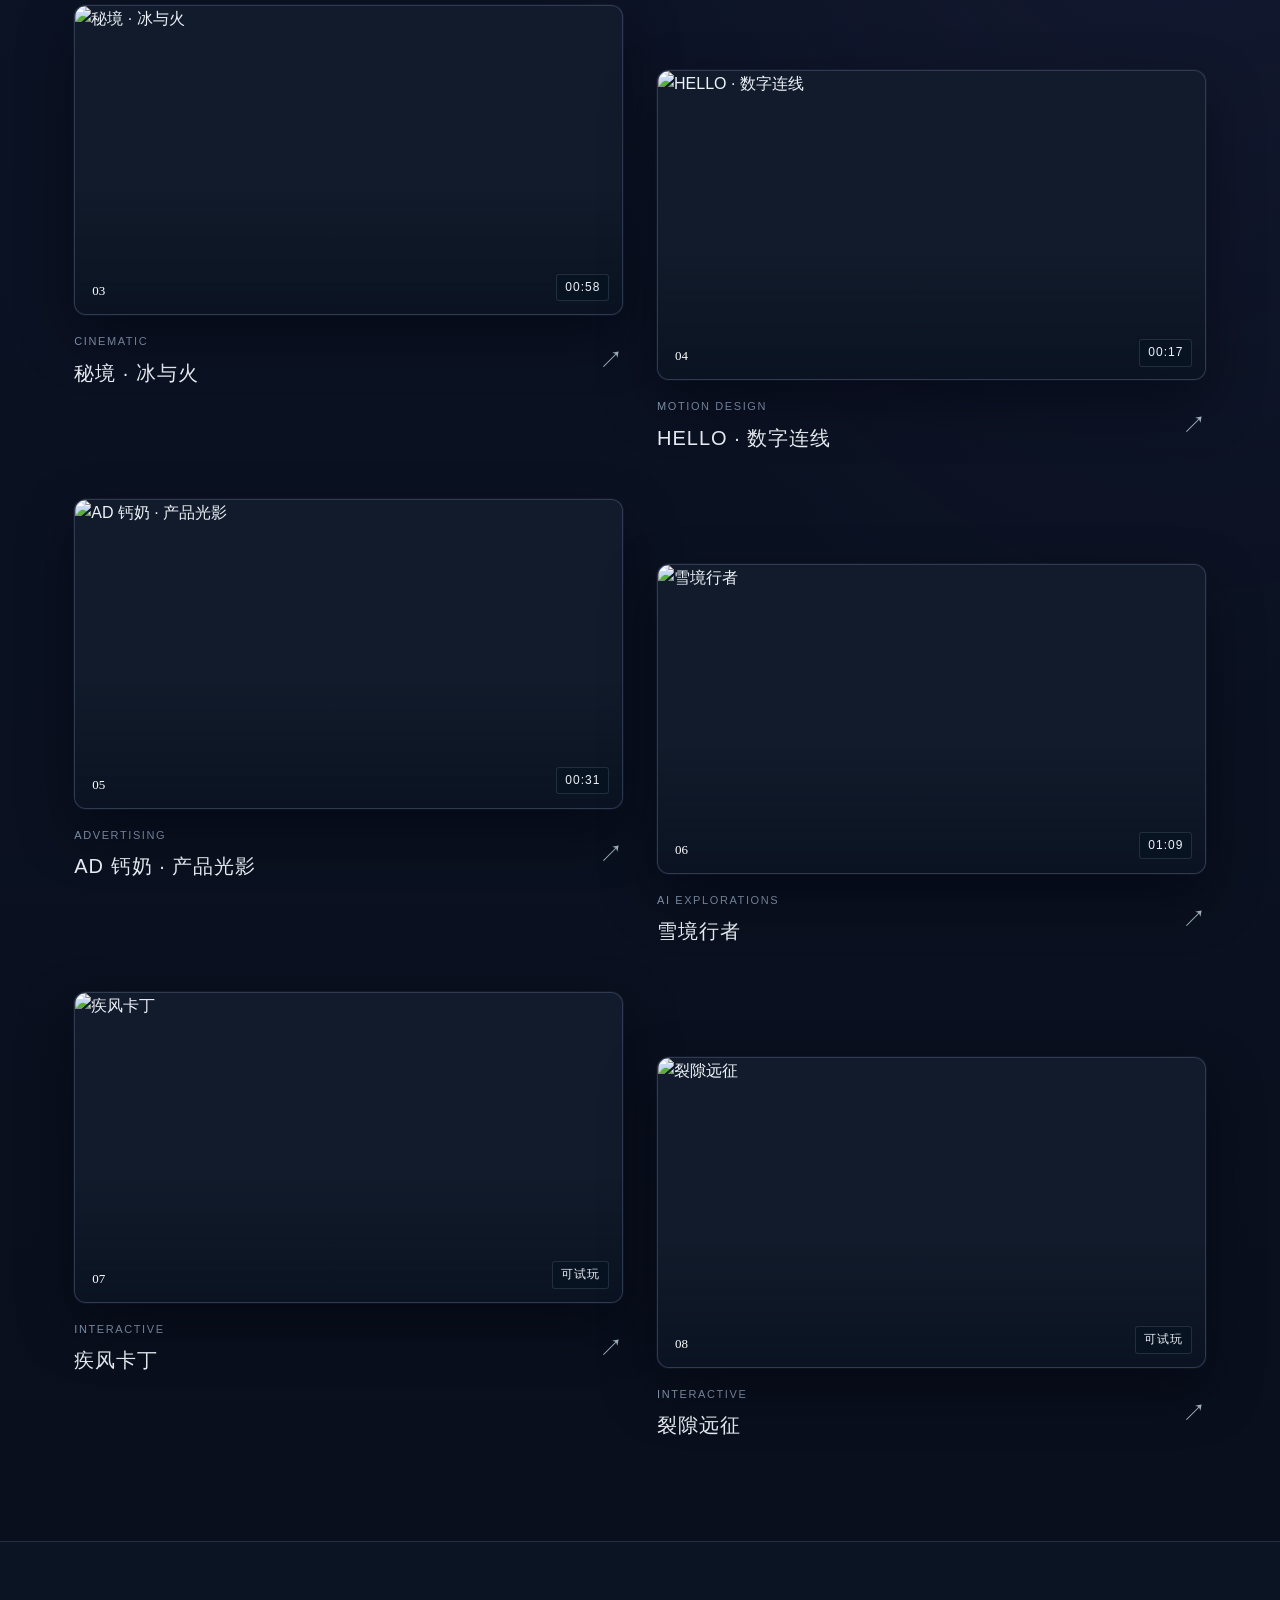
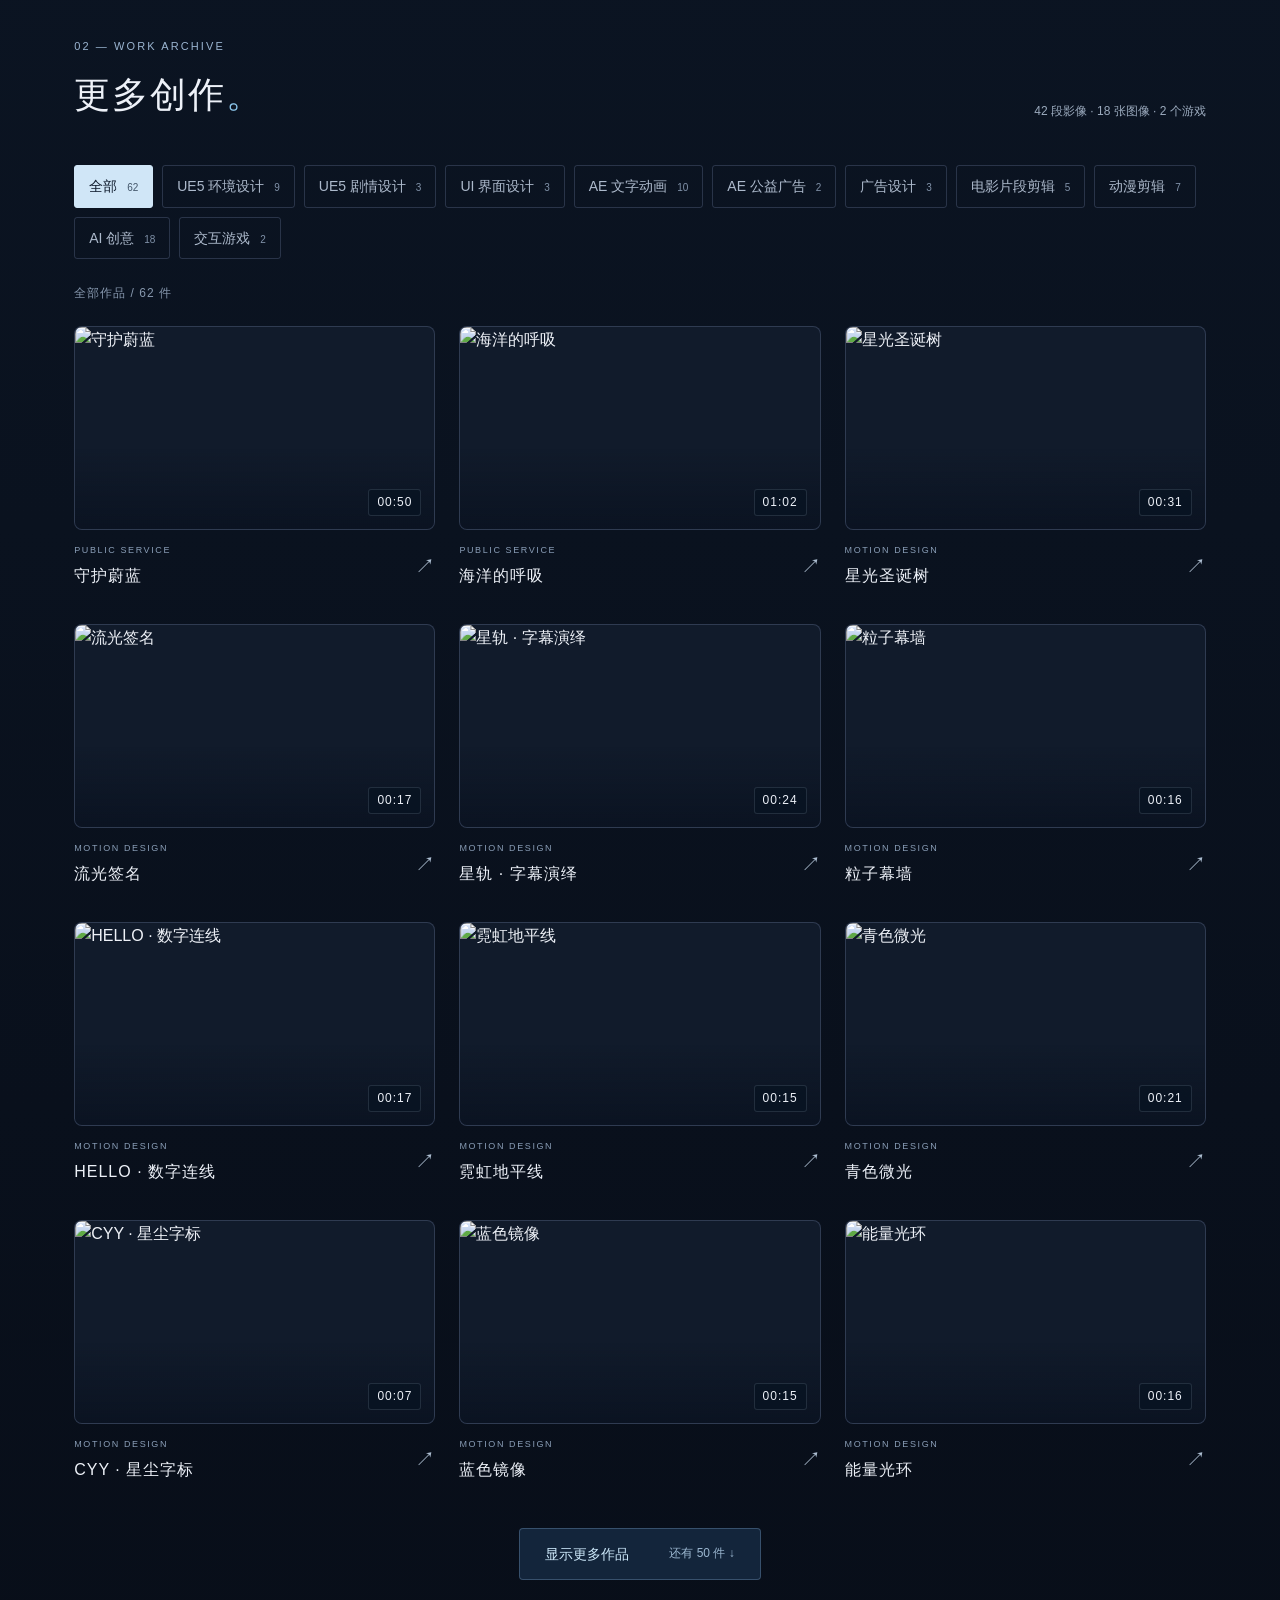
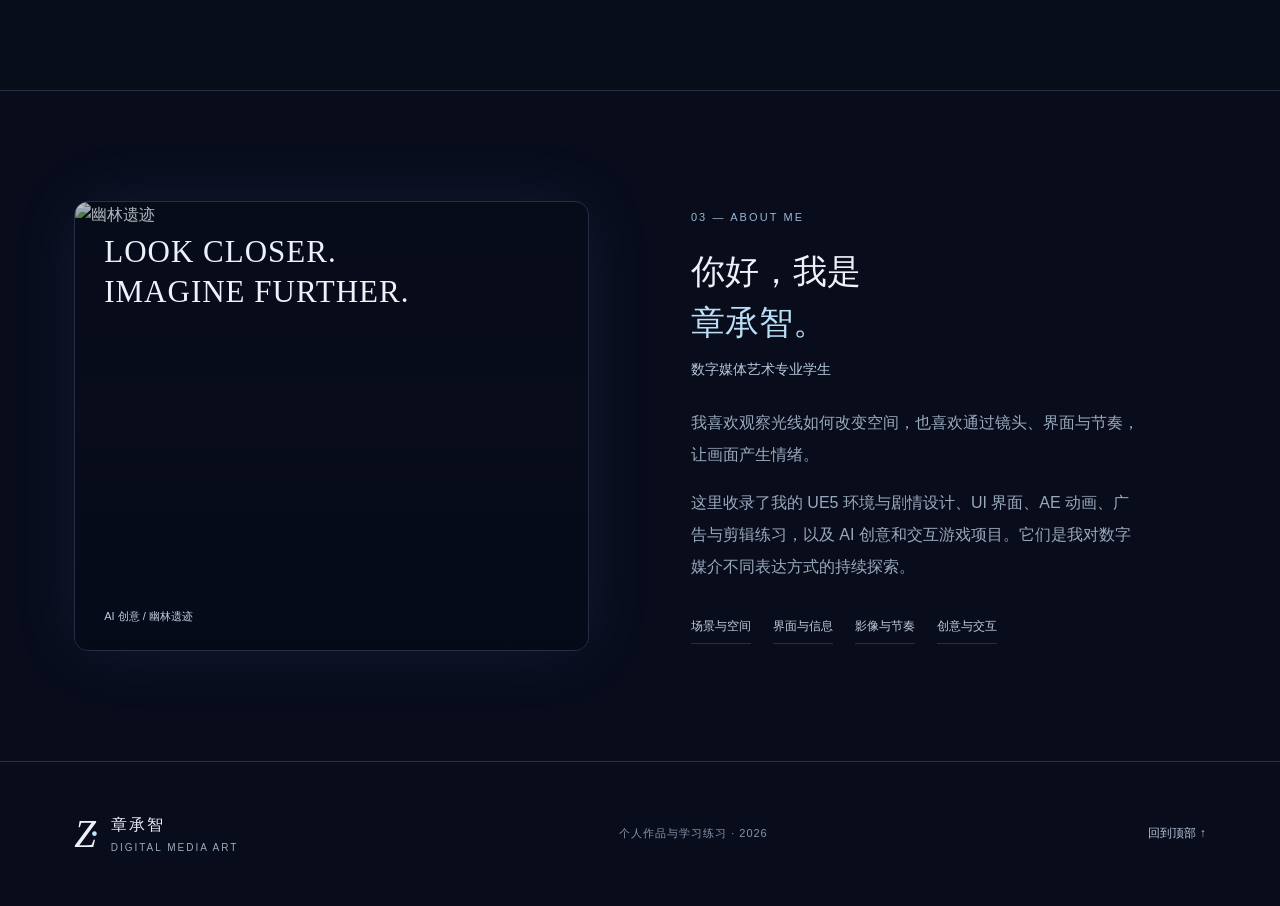
==== commit 3b88800a: "Refresh portfolio data without browser cache" ====
--- a/index.html
+++ b/index.html
@@ -1,3 +1,3 @@
-<!doctype html><html lang="zh-CN"><head><meta charset="UTF-8"><meta name="viewport" content="width=device-width, initial-scale=1.0"><meta name="theme-color" content="#080e19"><meta name="description" content="章承智的数字媒体艺术作品集：UE5 场景与影像、动态设计、AI 创意及交互游戏。"><title>章承智 · 数字媒体艺术作品集</title><link rel="icon" href="data:image/svg+xml,%3Csvg xmlns='http://www.w3.org/2000/svg' viewBox='0 0 64 64'%3E%3Crect width='64' height='64' rx='16' fill='%23080e19'/%3E%3Cpath d='M16 20h32L16 44h32' fill='none' stroke='%23bce7ff' stroke-width='5'/%3E%3C/svg%3E">  <script type="module" crossorigin src="./assets/index-BJlFA0kG.js"></script>
+<!doctype html><html lang="zh-CN"><head><meta charset="UTF-8"><meta name="viewport" content="width=device-width, initial-scale=1.0"><meta name="theme-color" content="#080e19"><meta name="description" content="章承智的数字媒体艺术作品集：UE5 场景与影像、动态设计、AI 创意及交互游戏。"><title>章承智 · 数字媒体艺术作品集</title><link rel="icon" href="data:image/svg+xml,%3Csvg xmlns='http://www.w3.org/2000/svg' viewBox='0 0 64 64'%3E%3Crect width='64' height='64' rx='16' fill='%23080e19'/%3E%3Cpath d='M16 20h32L16 44h32' fill='none' stroke='%23bce7ff' stroke-width='5'/%3E%3C/svg%3E">  <script type="module" crossorigin src="./assets/index-SR-u_Eb1.js"></script>
   <link rel="stylesheet" crossorigin href="./assets/index-Bw_Qq5OB.css">
 </head><body><div id="root"></div></body></html>
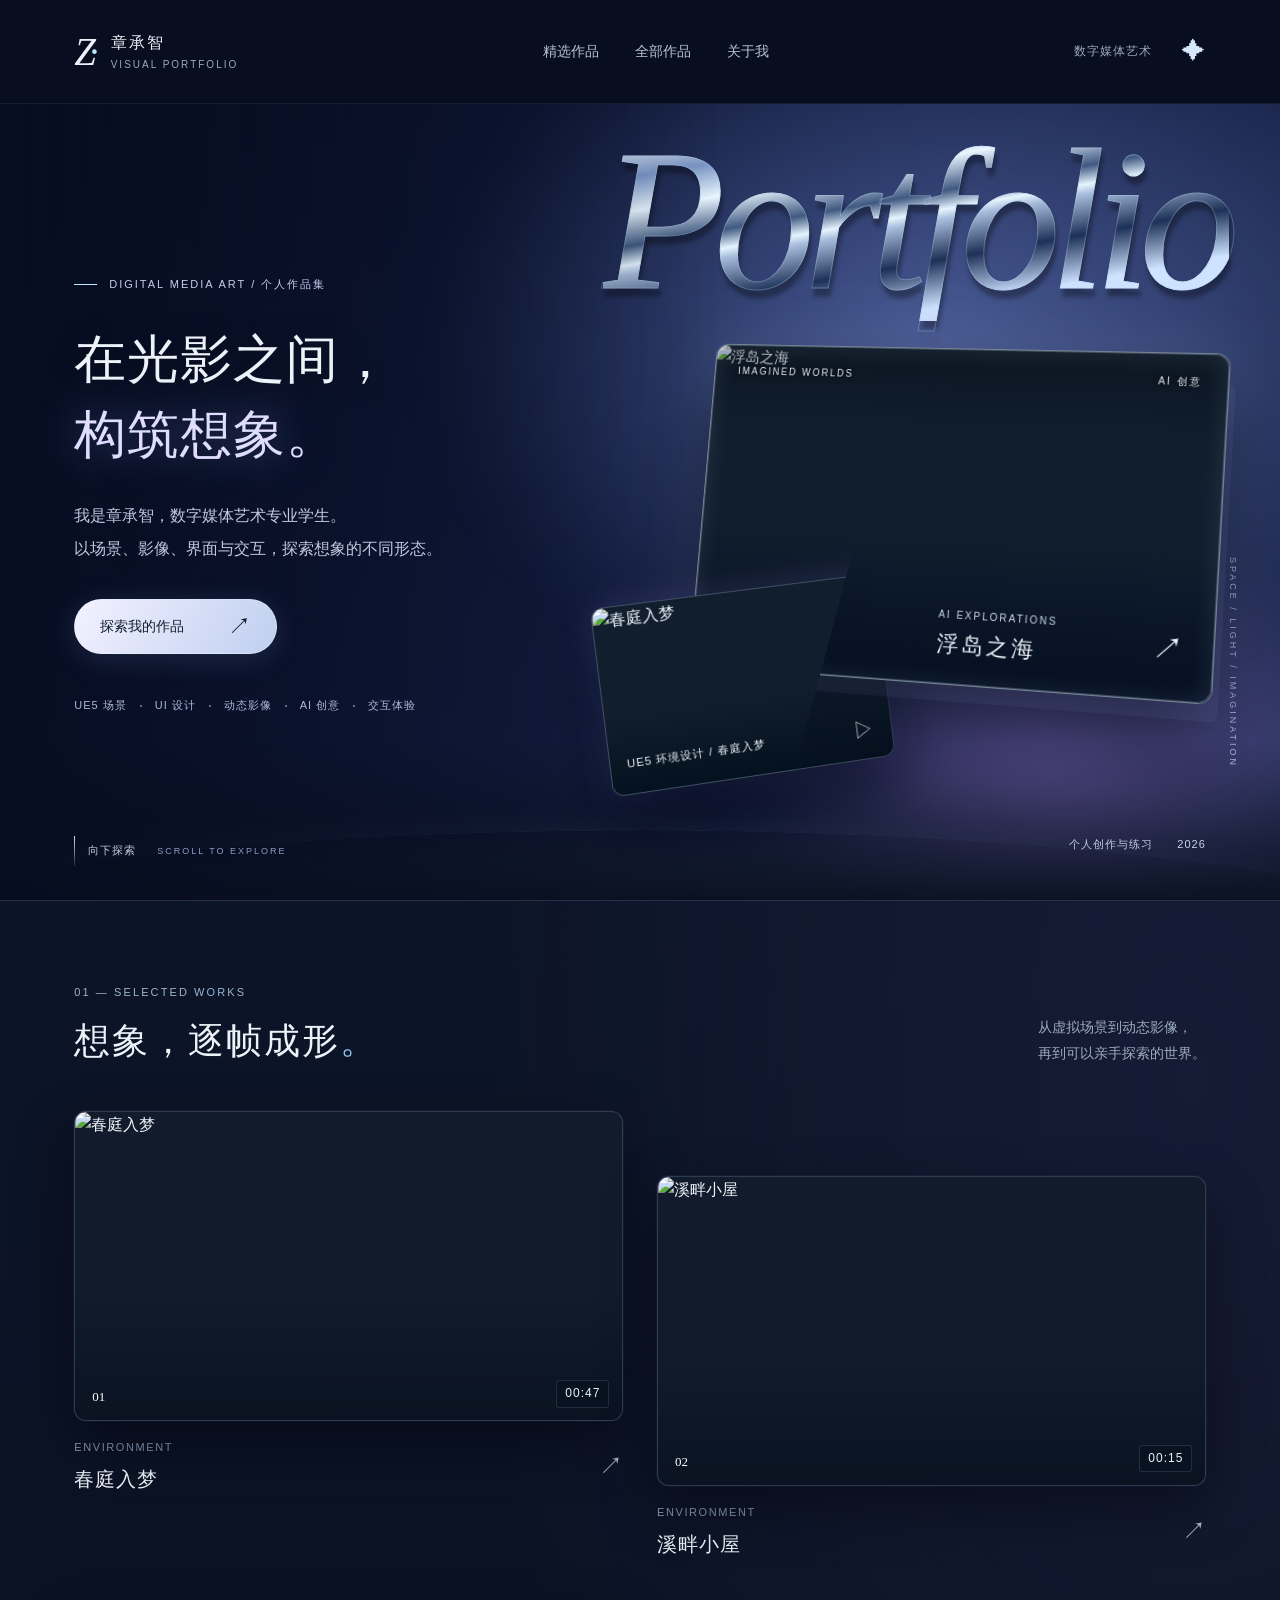
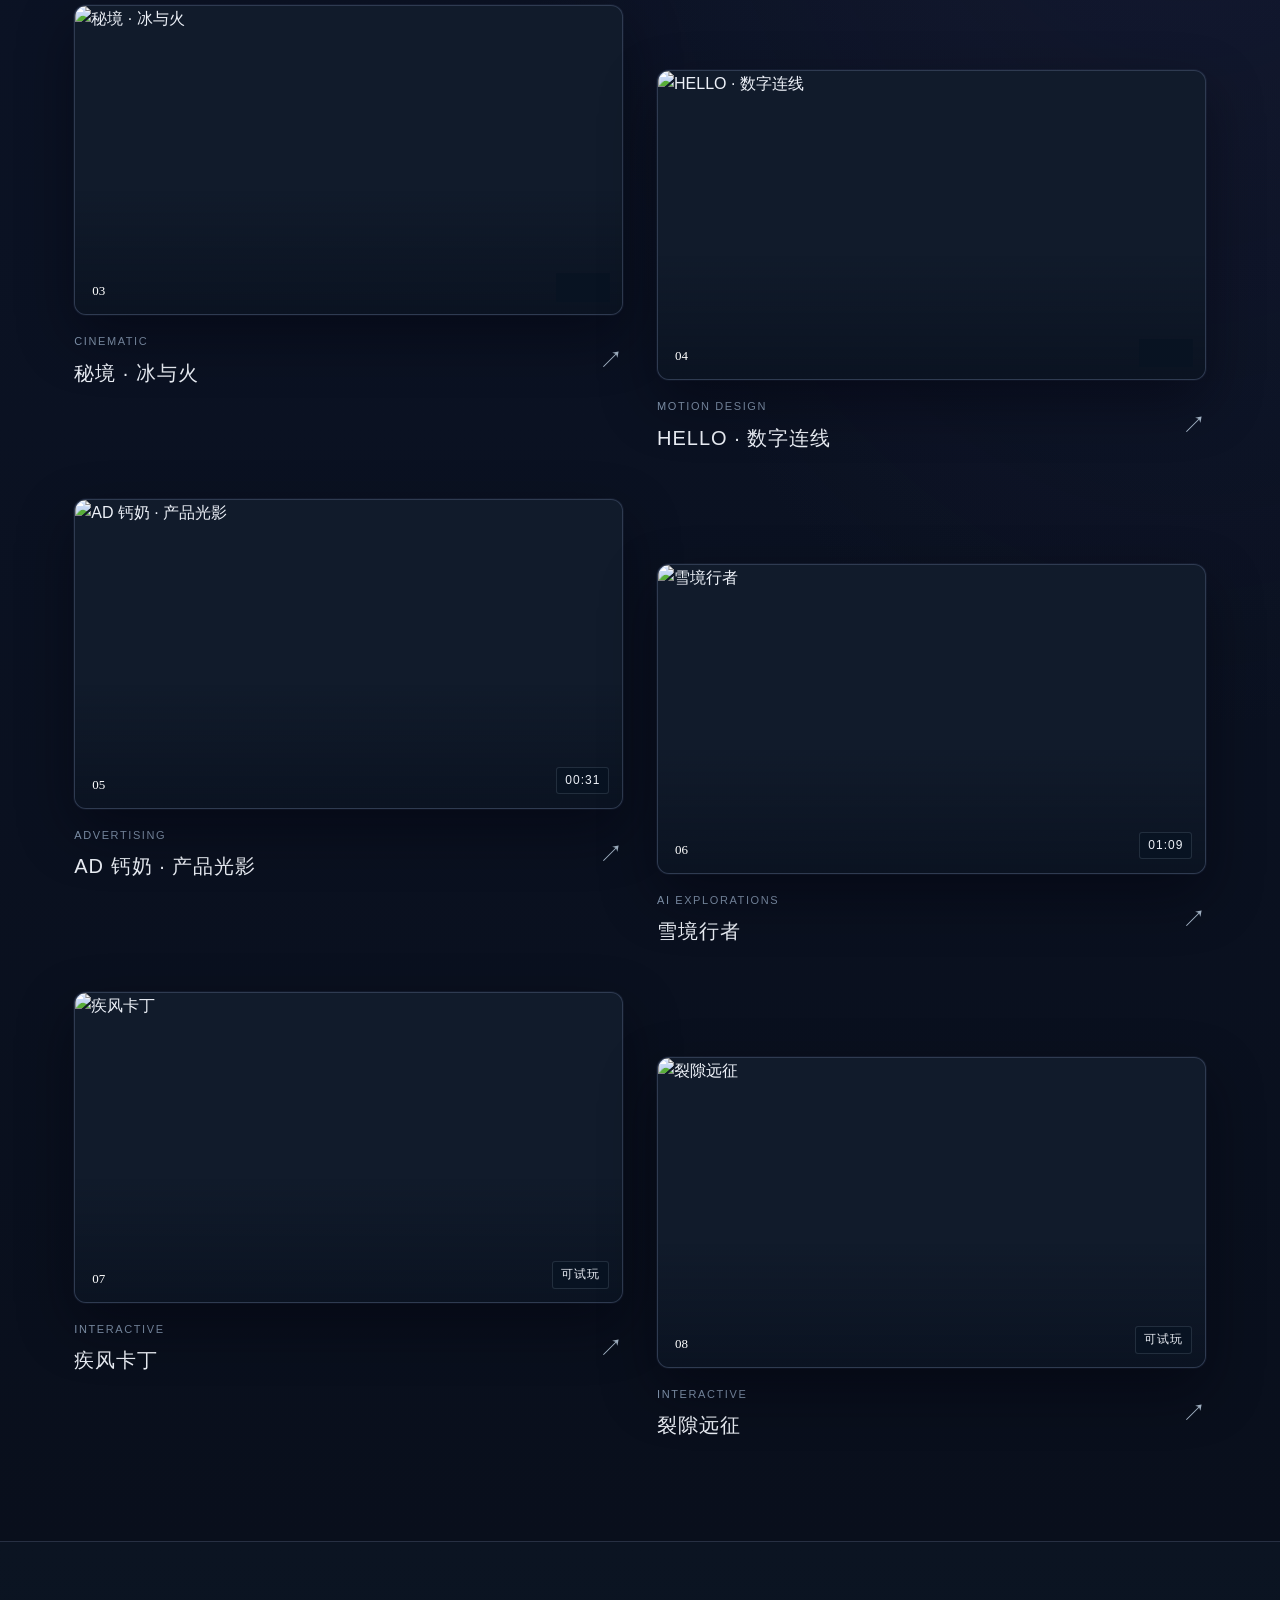
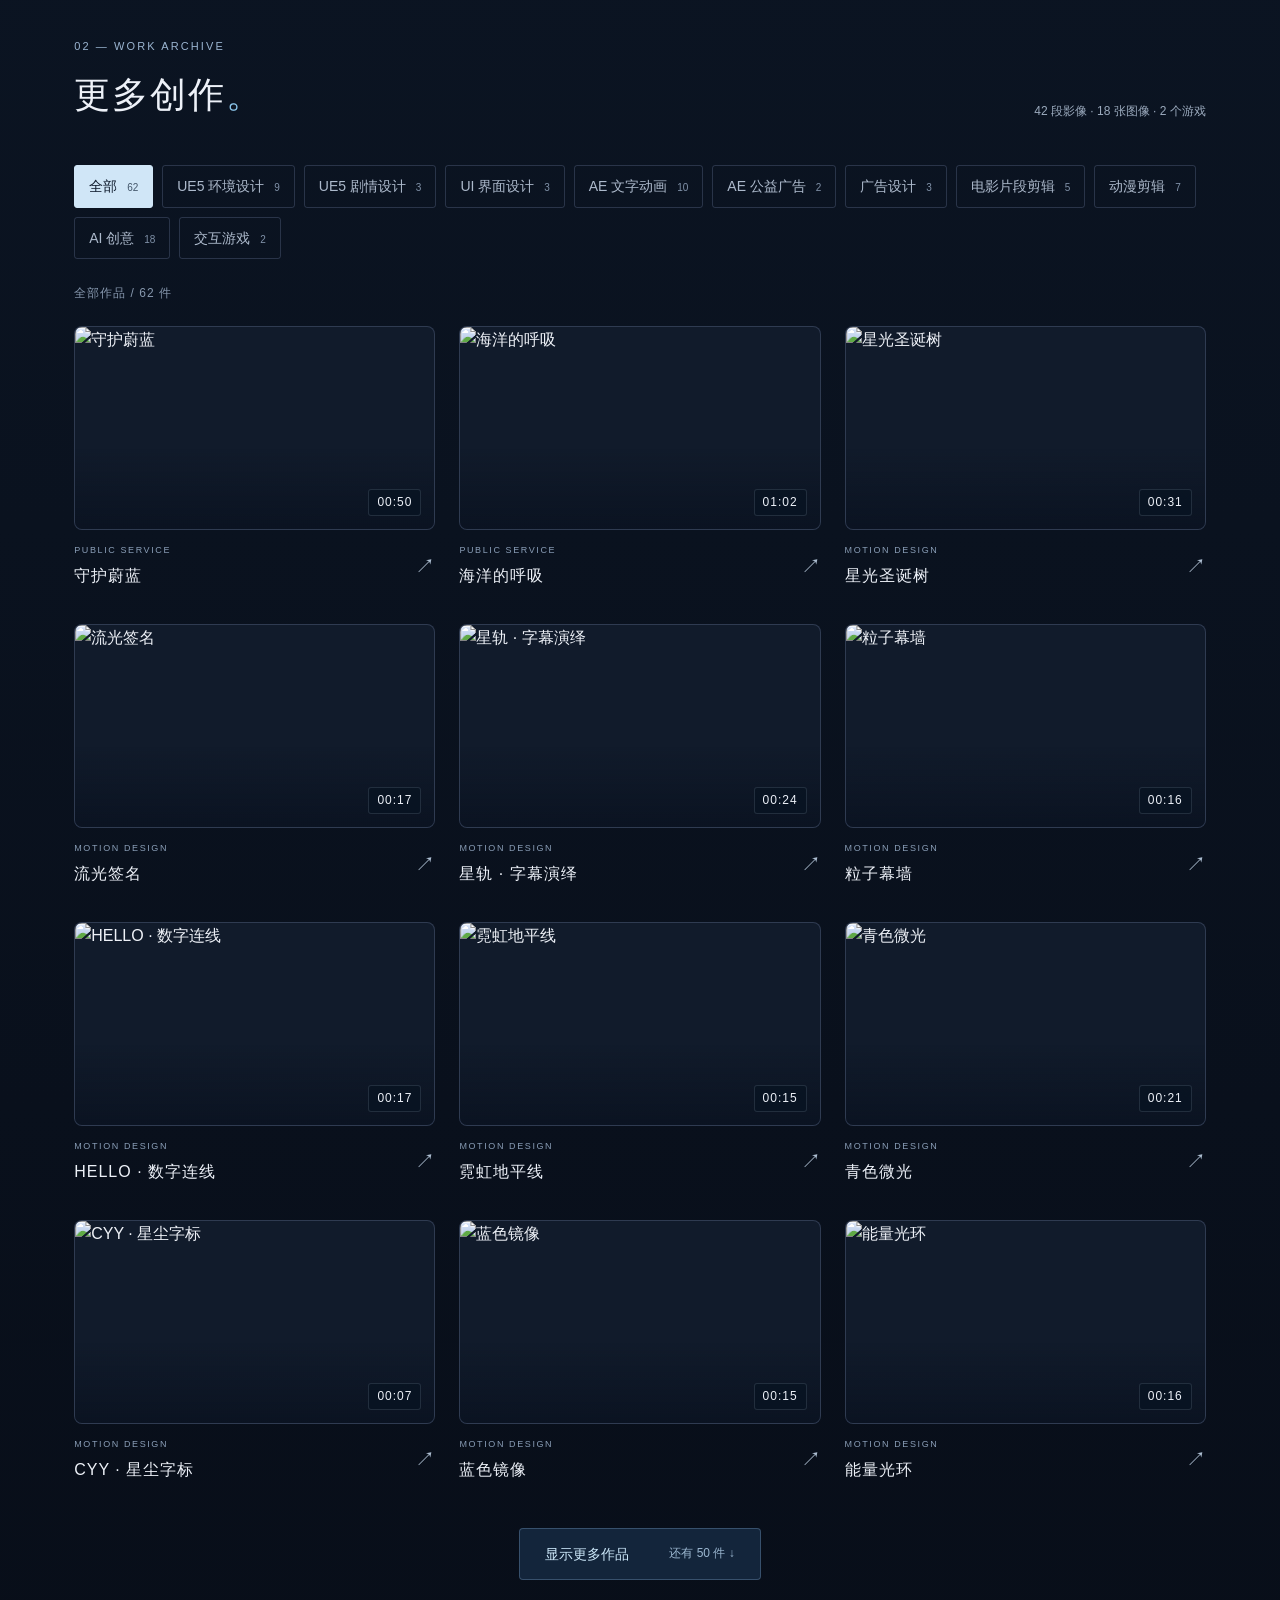
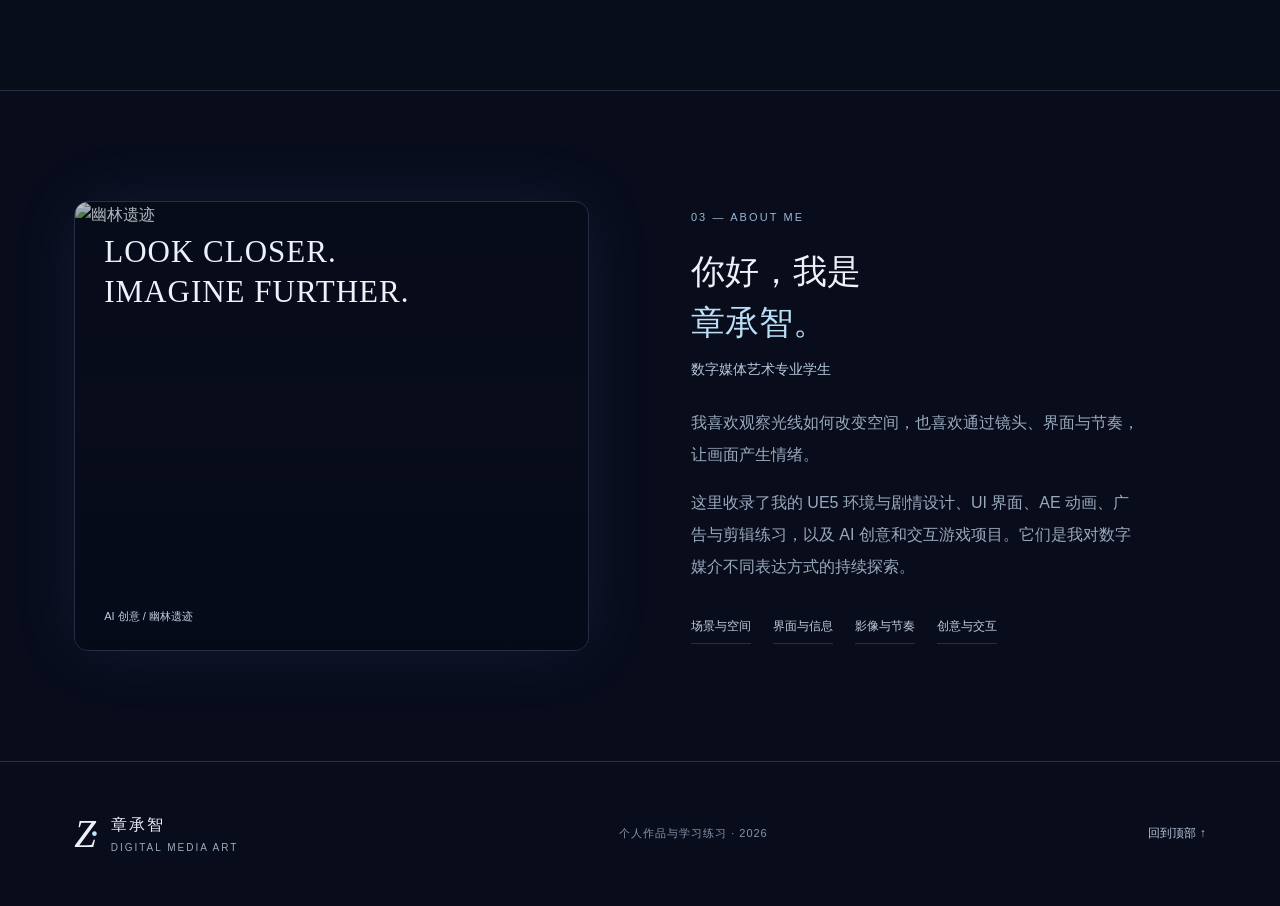
==== commit 52a6e7a8: "Optimize videos, fix kart game and repair manual sync" ====
--- a/index.html
+++ b/index.html
@@ -1,3 +1,3 @@
-<!doctype html><html lang="zh-CN"><head><meta charset="UTF-8"><meta name="viewport" content="width=device-width, initial-scale=1.0"><meta name="theme-color" content="#080e19"><meta name="description" content="章承智的数字媒体艺术作品集：UE5 场景与影像、动态设计、AI 创意及交互游戏。"><title>章承智 · 数字媒体艺术作品集</title><link rel="icon" href="data:image/svg+xml,%3Csvg xmlns='http://www.w3.org/2000/svg' viewBox='0 0 64 64'%3E%3Crect width='64' height='64' rx='16' fill='%23080e19'/%3E%3Cpath d='M16 20h32L16 44h32' fill='none' stroke='%23bce7ff' stroke-width='5'/%3E%3C/svg%3E">  <script type="module" crossorigin src="./assets/index-SR-u_Eb1.js"></script>
+<!doctype html><html lang="zh-CN"><head><meta charset="UTF-8"><meta name="viewport" content="width=device-width, initial-scale=1.0"><meta name="theme-color" content="#080e19"><meta name="description" content="章承智的数字媒体艺术作品集：UE5 场景与影像、动态设计、AI 创意及交互游戏。"><title>章承智 · 数字媒体艺术作品集</title><link rel="icon" href="data:image/svg+xml,%3Csvg xmlns='http://www.w3.org/2000/svg' viewBox='0 0 64 64'%3E%3Crect width='64' height='64' rx='16' fill='%23080e19'/%3E%3Cpath d='M16 20h32L16 44h32' fill='none' stroke='%23bce7ff' stroke-width='5'/%3E%3C/svg%3E">  <script type="module" crossorigin src="./assets/index-Buf0JQs0.js"></script>
   <link rel="stylesheet" crossorigin href="./assets/index-Bw_Qq5OB.css">
 </head><body><div id="root"></div></body></html>
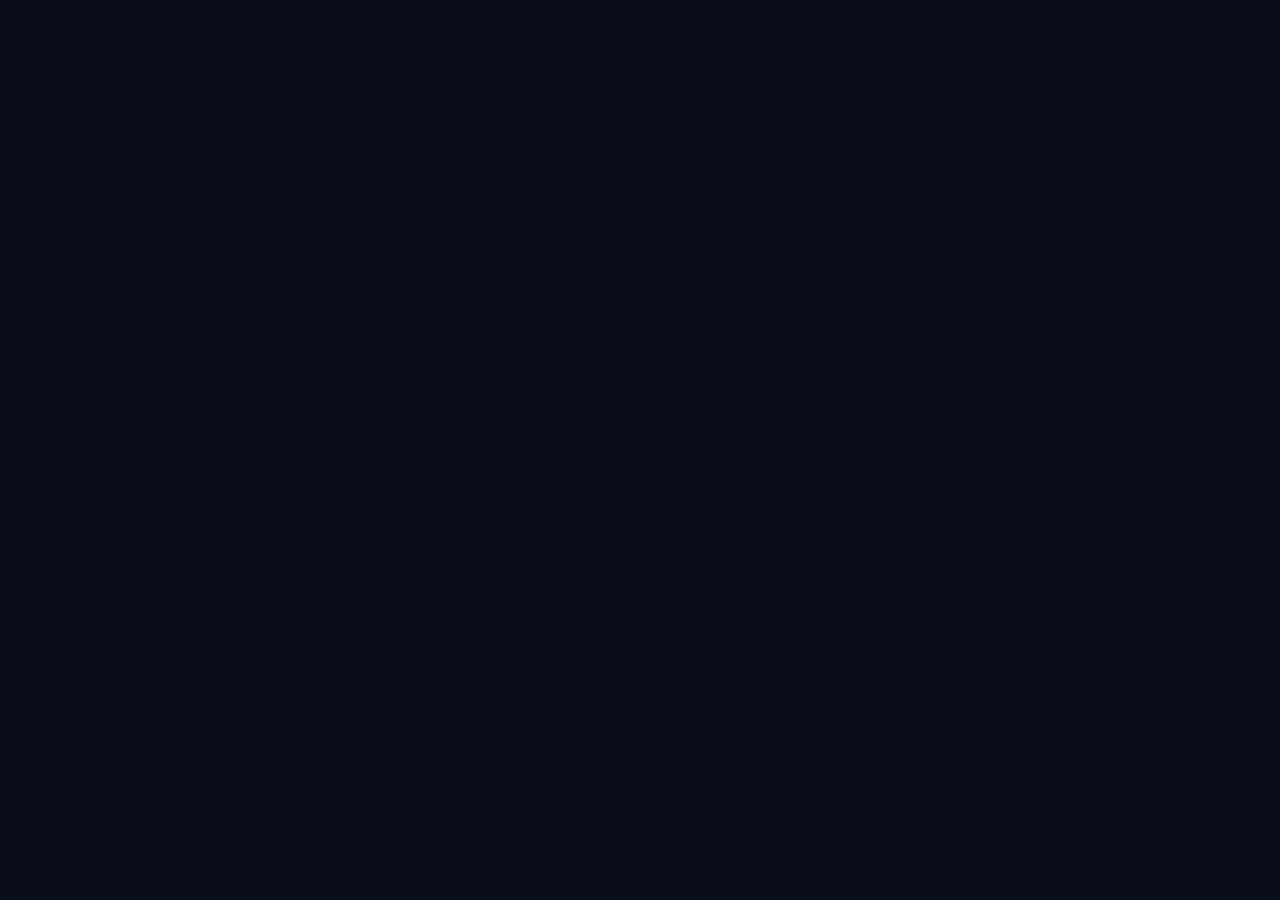
==== commit 76e29d51: "Add recent apps and games to portfolio categories" ====
--- a/index.html
+++ b/index.html
@@ -1,3 +1,3 @@
-<!doctype html><html lang="zh-CN"><head><meta charset="UTF-8"><meta name="viewport" content="width=device-width, initial-scale=1.0"><meta name="theme-color" content="#080e19"><meta name="description" content="章承智的数字媒体艺术作品集：UE5 场景与影像、动态设计、AI 创意及交互游戏。"><title>章承智 · 数字媒体艺术作品集</title><link rel="icon" href="data:image/svg+xml,%3Csvg xmlns='http://www.w3.org/2000/svg' viewBox='0 0 64 64'%3E%3Crect width='64' height='64' rx='16' fill='%23080e19'/%3E%3Cpath d='M16 20h32L16 44h32' fill='none' stroke='%23bce7ff' stroke-width='5'/%3E%3C/svg%3E">  <script type="module" crossorigin src="./assets/index-Buf0JQs0.js"></script>
+<!doctype html><html lang="zh-CN"><head><meta charset="UTF-8"><meta name="viewport" content="width=device-width, initial-scale=1.0"><meta name="theme-color" content="#080e19"><meta name="description" content="章承智的数字媒体艺术作品集：UE5 场景与影像、动态设计、AI 创意及交互游戏。"><title>章承智 · 数字媒体艺术作品集</title><link rel="icon" href="data:image/svg+xml,%3Csvg xmlns='http://www.w3.org/2000/svg' viewBox='0 0 64 64'%3E%3Crect width='64' height='64' rx='16' fill='%23080e19'/%3E%3Cpath d='M16 20h32L16 44h32' fill='none' stroke='%23bce7ff' stroke-width='5'/%3E%3C/svg%3E">  <script type="module" crossorigin src="./assets/index-rSHIR90d.js"></script>
   <link rel="stylesheet" crossorigin href="./assets/index-Bw_Qq5OB.css">
 </head><body><div id="root"></div></body></html>
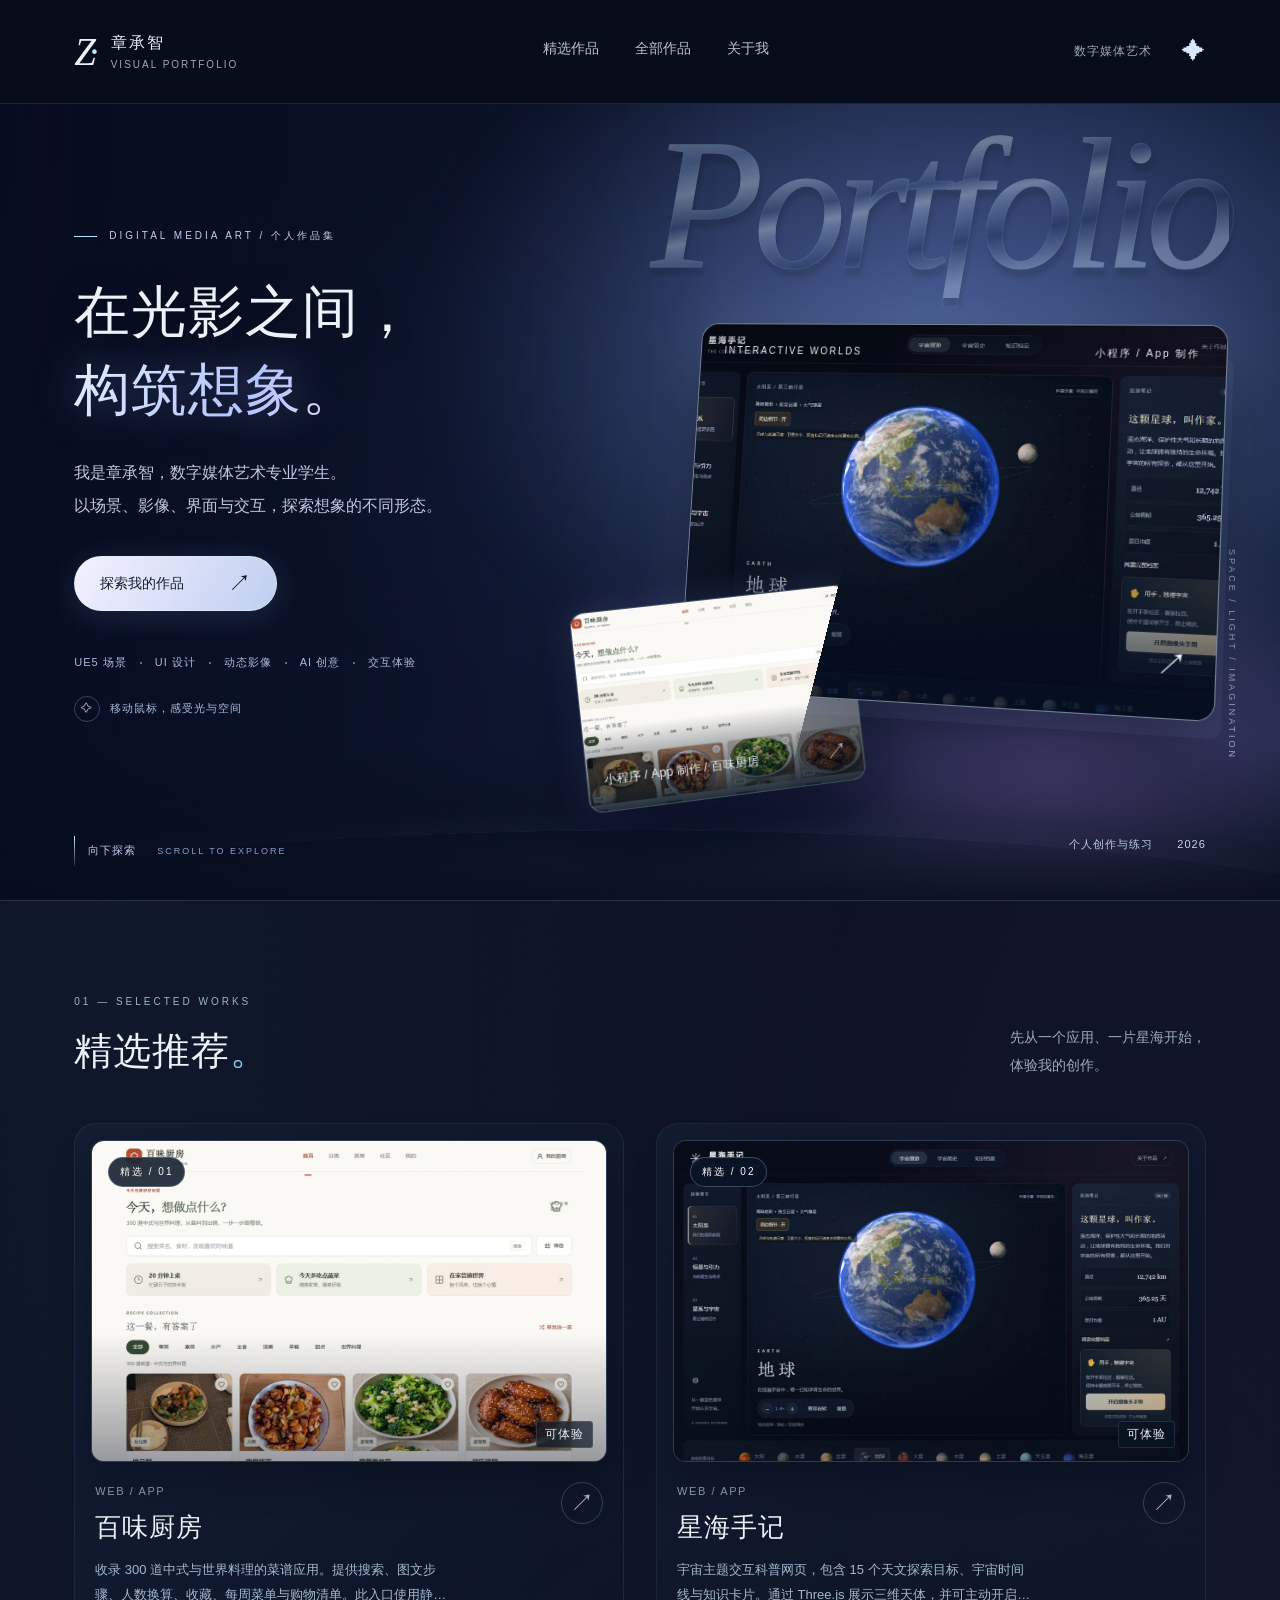
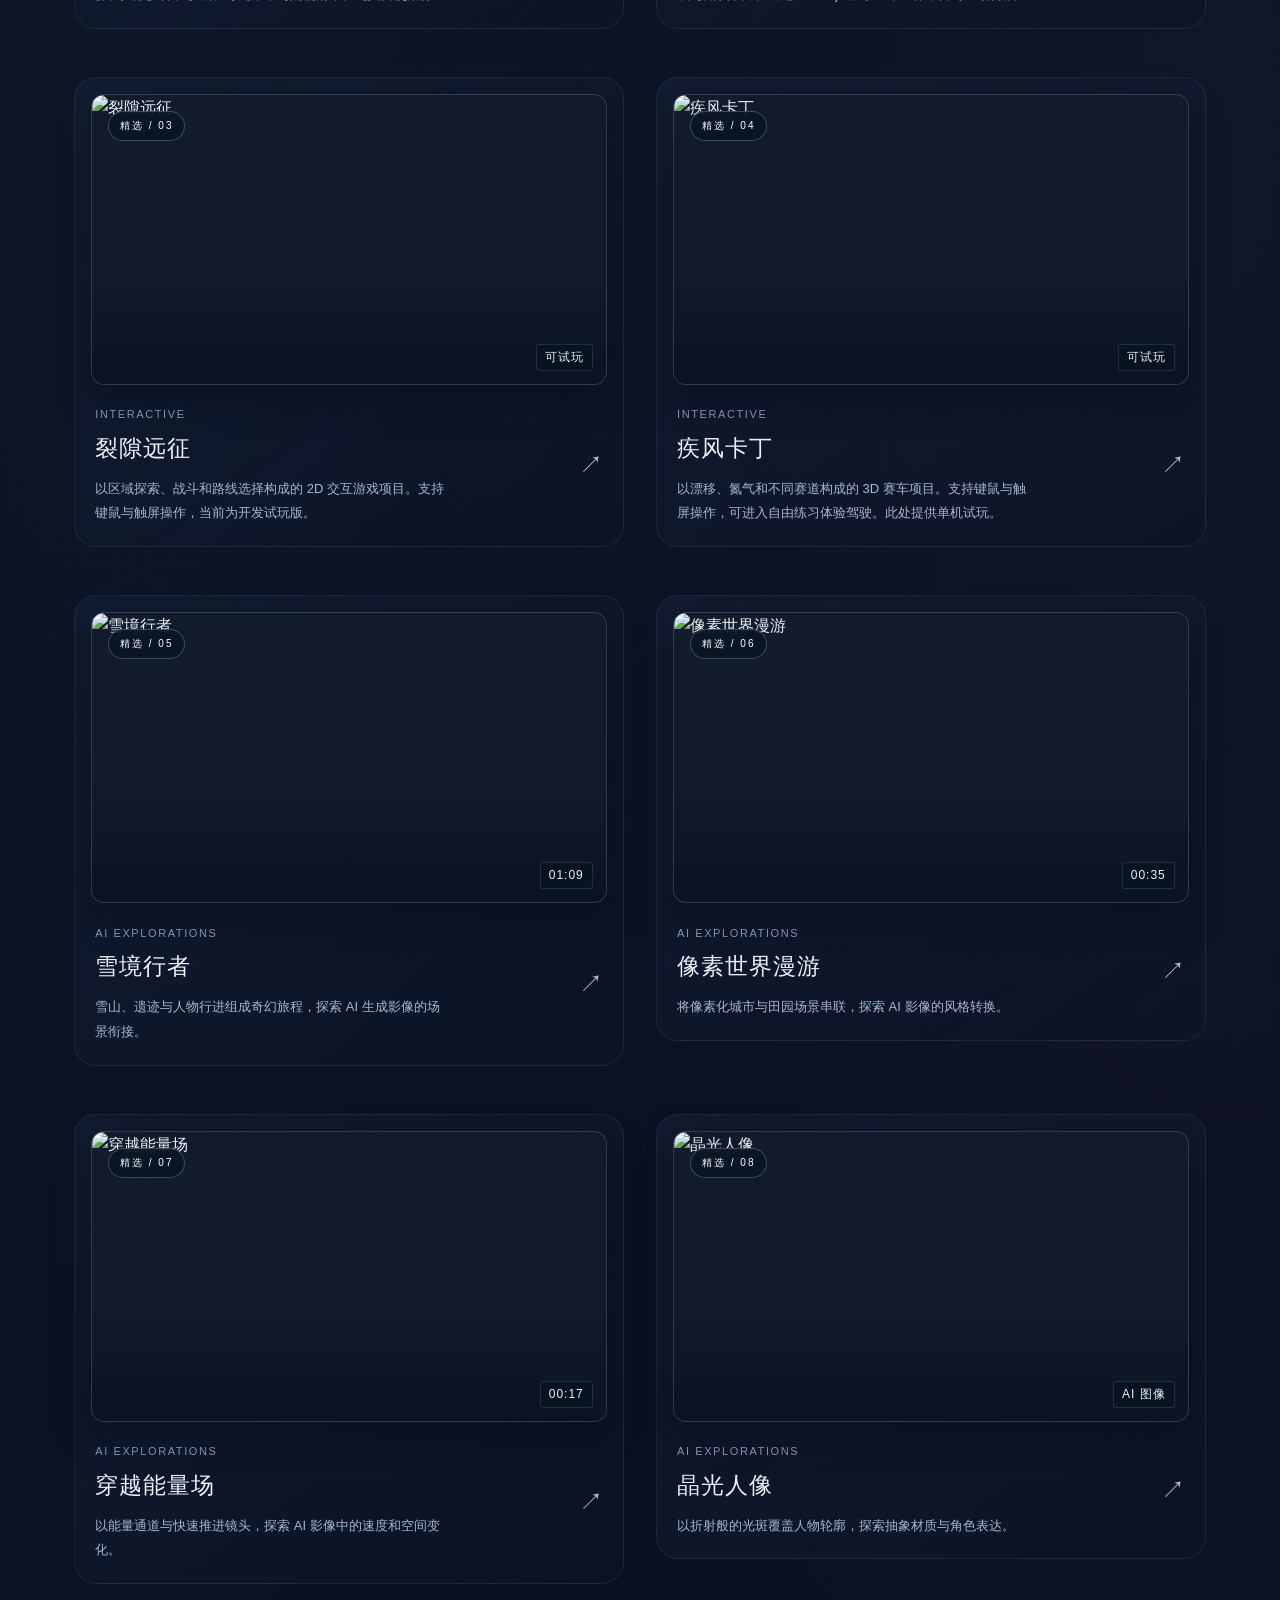
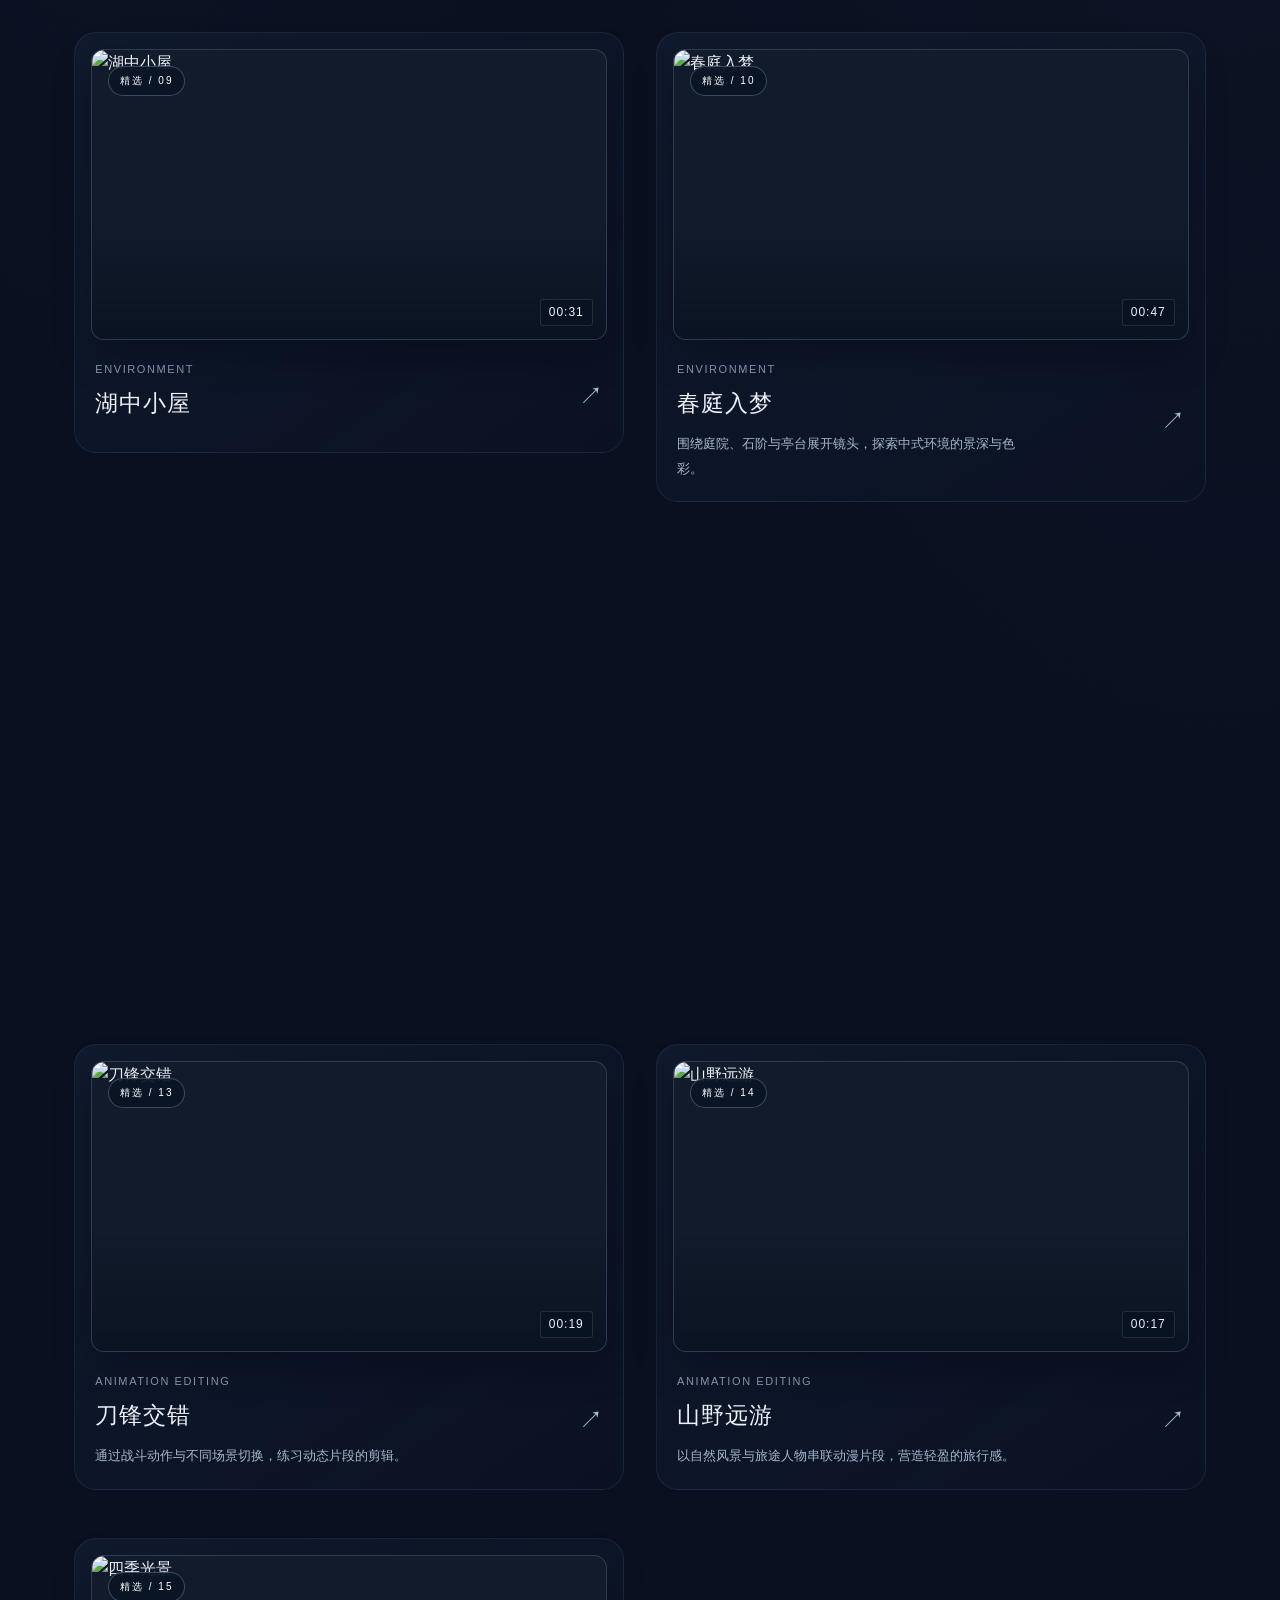
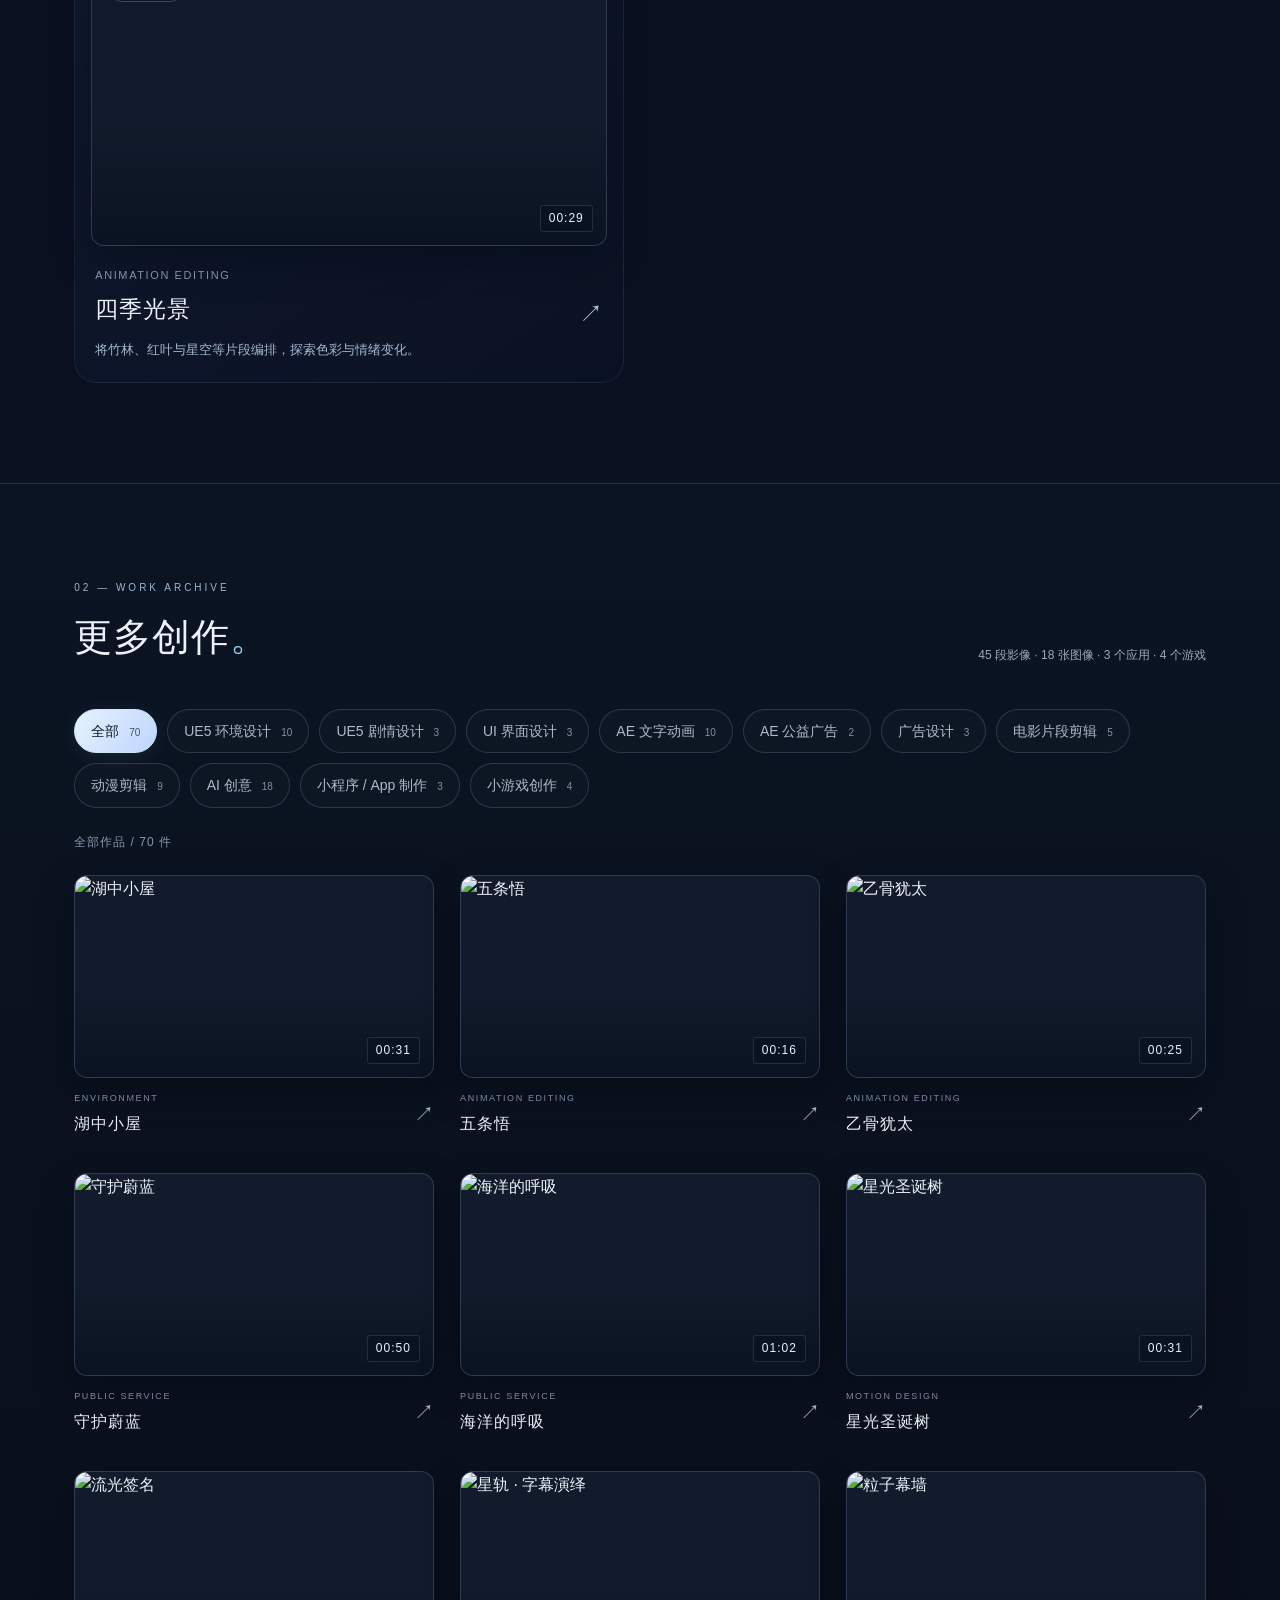
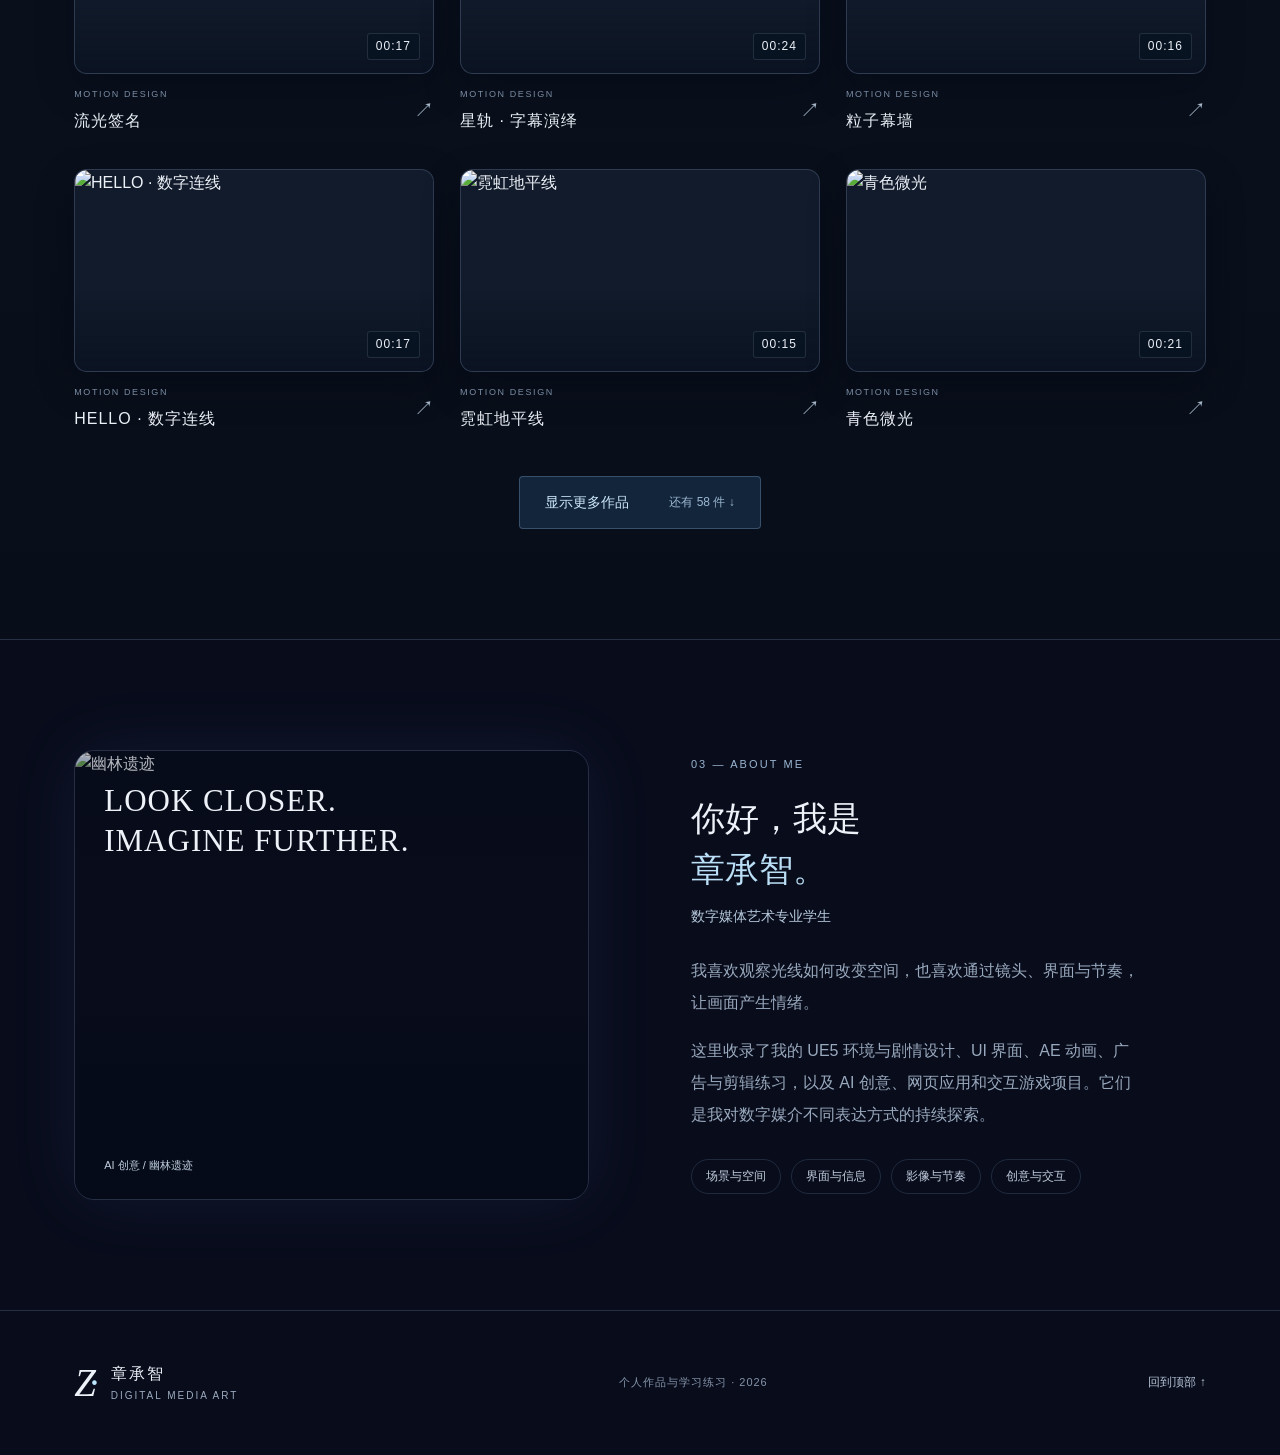
==== commit e73201db: "Polish pointer-responsive portfolio UI and feature Baiwei and Xinghai first" ====
--- a/index.html
+++ b/index.html
@@ -1,3 +1,3 @@
-<!doctype html><html lang="zh-CN"><head><meta charset="UTF-8"><meta name="viewport" content="width=device-width, initial-scale=1.0"><meta name="theme-color" content="#080e19"><meta name="description" content="章承智的数字媒体艺术作品集：UE5 场景与影像、动态设计、AI 创意及交互游戏。"><title>章承智 · 数字媒体艺术作品集</title><link rel="icon" href="data:image/svg+xml,%3Csvg xmlns='http://www.w3.org/2000/svg' viewBox='0 0 64 64'%3E%3Crect width='64' height='64' rx='16' fill='%23080e19'/%3E%3Cpath d='M16 20h32L16 44h32' fill='none' stroke='%23bce7ff' stroke-width='5'/%3E%3C/svg%3E">  <script type="module" crossorigin src="./assets/index-rSHIR90d.js"></script>
-  <link rel="stylesheet" crossorigin href="./assets/index-Bw_Qq5OB.css">
+<!doctype html><html lang="zh-CN"><head><meta charset="UTF-8"><meta name="viewport" content="width=device-width, initial-scale=1.0"><meta name="theme-color" content="#080e19"><meta name="description" content="章承智的数字媒体艺术作品集：UE5 场景与影像、动态设计、AI 创意及交互游戏。"><title>章承智 · 数字媒体艺术作品集</title><link rel="icon" href="data:image/svg+xml,%3Csvg xmlns='http://www.w3.org/2000/svg' viewBox='0 0 64 64'%3E%3Crect width='64' height='64' rx='16' fill='%23080e19'/%3E%3Cpath d='M16 20h32L16 44h32' fill='none' stroke='%23bce7ff' stroke-width='5'/%3E%3C/svg%3E">  <script type="module" crossorigin src="./assets/index-GjcTZRvE.js"></script>
+  <link rel="stylesheet" crossorigin href="./assets/index-BdhA2l5n.css">
 </head><body><div id="root"></div></body></html>
--- a/assets/index-BdhA2l5n.css
+++ b/assets/index-BdhA2l5n.css
@@ -0,0 +1 @@
+@charset "UTF-8";:root{font-family:Segoe UI,Microsoft YaHei,sans-serif;color:#edf1f8;background:#080e19;font-synthesis:none;font-weight:400;line-height:1.6;--muted:#9baabd;--line:rgba(184,209,244,.16);--blue:#bce7ff;scroll-behavior:smooth;color-scheme:dark}*{box-sizing:border-box}body{margin:0}button,a{-webkit-tap-highlight-color:transparent}a{color:inherit;text-decoration:none}button{font:inherit;color:inherit;cursor:pointer}button:focus-visible,a:focus-visible{outline:2px solid #bce7ff;outline-offset:6px}button{border:0}img{display:block;max-width:100%}h1,h2,h3,p{margin:0}::selection{background:#c1e4ff;color:#080e19}.skip{position:fixed;top:-80px;left:20px;background:#d5edff;color:#080e19;padding:12px;z-index:100}.skip:focus{top:12px}.topbar{height:104px;max-width:1600px;margin:auto;display:flex;align-items:center;justify-content:space-between;padding:0 5.8%;border-bottom:1px solid var(--line);position:relative;z-index:2}.brand{display:flex;align-items:center;gap:14px;font-size:16px;letter-spacing:2px}.brand small{display:block;color:var(--muted);font-size:10px;letter-spacing:2px;margin-top:2px}.monogram{font-family:Georgia,serif;font-size:39px;line-height:1;font-style:italic;letter-spacing:-7px;padding-right:5px}.monogram span{color:var(--blue)}nav{display:flex;gap:36px;font-size:14px}nav a{color:#bac4d3;transition:color .2s}nav a:hover{color:#fff}.header-note{font-size:12px;letter-spacing:1px;color:#9baabd;display:flex;align-items:center;gap:30px}.tiny-cross{font-size:23px;color:#d7e8fd}.hero{position:relative;max-width:1600px;margin:auto;min-height:760px;height:calc(100svh - 104px);max-height:980px;display:flex;align-items:center;isolation:isolate;overflow:hidden;background:radial-gradient(ellipse at 74% 48%,#20355466 0%,transparent 48%);padding:20px 5.8% 90px}.space{position:absolute;inset:0;z-index:-1;pointer-events:none}.space canvas{display:block}.hero-orbit{position:absolute;border:1px solid #7c9ec218;width:820px;height:520px;right:-50px;top:130px;border-radius:50%;transform:rotate(-24deg);z-index:-1;box-shadow:0 0 90px #689fea08}.hero-copy{position:relative;width:50%;z-index:2;margin-top:-35px}.eyebrow{font-family:Segoe UI,sans-serif;letter-spacing:2.1px;font-size:11px;line-height:1.8;color:#9bb5d1}.hero-kicker{display:flex;align-items:center;gap:12px;font-size:11px;letter-spacing:2px;margin-bottom:28px}.hero-kicker>span{width:23px;height:1px;background:#bce7ff}h1{font-family:Microsoft YaHei,Segoe UI,sans-serif;font-weight:400;letter-spacing:2px;font-size:clamp(42px,4.4vw,70px);line-height:1.42}h1 em{font-style:normal;color:#c1dff4;text-shadow:0 0 60px #b6e1ff33}.hero-intro{font-size:15px;line-height:2.1;color:#aebacc;margin-top:27px}.primary-link{display:inline-flex;gap:44px;align-items:center;justify-content:space-between;padding:14px 22px;color:#101c2d;background:#d4e9f7;border:1px solid #e3f5ff66;border-radius:3px;font-size:14px;transition:background .25s,transform .25s}.primary-link:hover{background:#fff;transform:translateY(-2px)}.primary-link>span{font-size:23px;line-height:1}.hero-copy .primary-link{margin-top:33px}.hero-disciplines{margin-top:43px;color:#8d9baf;display:flex;gap:13px;align-items:center;font-size:11px;letter-spacing:1px}.hero-disciplines i{height:2px;width:2px;border-radius:50%;background:#7b8da6}.hero-gallery{position:absolute;inset:14% 2.5% 17% 48%;perspective:1100px;transform:translate(var(--mx,0px),var(--my,0px));transition:transform .8s ease-out}.hero-art{position:absolute;display:block;text-align:left;background:#101e2e;padding:0;box-shadow:0 30px 70px #0008;overflow:hidden;border:1px solid #bad6ee44;transition:filter .5s,transform .6s}.hero-art:hover{filter:brightness(1.12)}.main-art{width:91%;height:79%;top:4%;right:0;transform:rotateY(-12deg) rotateX(5deg) rotate(4deg);border-radius:5px}.main-art img{width:100%;height:100%;object-fit:cover;object-position:53% 50%}.main-art:after{content:"";position:absolute;inset:0;background:linear-gradient(180deg,#0004,transparent 27%,transparent 55%,#030d20d9);pointer-events:none}.art-top,.art-bottom{position:absolute;left:25px;right:25px;z-index:1;display:flex;justify-content:space-between}.art-top{top:20px;font-size:10px;letter-spacing:2px;text-shadow:0 1px 5px #000}.art-bottom{bottom:22px;align-items:center;font-size:22px;letter-spacing:3px}.art-bottom small{display:block;font-size:10px;letter-spacing:2px;margin-bottom:3px;color:#d0dceb}.art-bottom>span:last-child{font-size:30px}.small-art{width:49%;height:40%;bottom:0;left:0;transform:rotateY(10deg) rotate(-7deg);border-radius:4px;z-index:2}.small-art img{height:100%;width:100%;object-fit:cover}.small-label{position:absolute;inset:auto 0 0;padding:22px 16px 12px;background:linear-gradient(transparent,#02101ddd);display:flex;justify-content:space-between;align-items:center;font-size:11px;letter-spacing:1px}.small-label>span:last-child{font-size:22px}.gallery-coordinate{position:absolute;bottom:0;right:2%;writing-mode:vertical-rl;font-size:9px;color:#7891ad;letter-spacing:3px;transform:translateY(-5px)}.hero-bottom{position:absolute;bottom:34px;left:5.8%;right:5.8%;display:flex;justify-content:space-between;font-size:11px;color:#95a4b9;letter-spacing:1px}.hero-bottom a{display:flex;align-items:center;gap:13px}.hero-bottom a>span:last-child{font-size:9px;color:#6e7e96;letter-spacing:2px;margin-left:8px}.scroll-line{width:1px;height:30px;background:linear-gradient(#c6e9ff,#c6e9ff20)}.hero-bottom b{font-weight:400;color:#c4d5e7;margin-left:20px}.section-shell{max-width:1600px;margin:auto;padding-left:5.8%;padding-right:5.8%;scroll-margin-top:30px}.selected-section{padding-top:82px;padding-bottom:100px;background:linear-gradient(#0b1320,#080e19)}.section-heading{display:flex;align-items:flex-end;justify-content:space-between;margin-bottom:44px;gap:25px}.section-heading h2{font-weight:400;font-size:36px;letter-spacing:2px;margin-top:12px;line-height:1.45}.section-heading h2 span{color:#8dc9ee}.section-heading>p{font-size:14px;color:var(--muted);line-height:1.9;max-width:330px}.selected-grid{display:grid;grid-template-columns:1fr 1fr;gap:45px 34px}.work-card{text-align:left;display:block;background:transparent;padding:0;width:100%;min-width:0}.cover{position:relative;overflow:hidden;border:1px solid var(--line);border-radius:4px;background:#111b2b;aspect-ratio:1.77}.cover>img{width:100%;height:100%;object-fit:cover;transition:transform .7s ease,filter .7s;filter:saturate(.86)}.work-card:hover .cover>img{transform:scale(1.035);filter:saturate(1.05)}.cover:after{content:"";position:absolute;inset:0;background:linear-gradient(transparent 60%,#02081466);pointer-events:none}.media-kind{position:absolute;right:13px;bottom:13px;z-index:1;padding:3px 8px;background:#081422ad;-webkit-backdrop-filter:blur(10px);backdrop-filter:blur(10px);border:1px solid #ccdfef22;border-radius:3px;font-size:11px;letter-spacing:1px}.open-circle{position:absolute;right:20px;top:20px;width:39px;height:39px;border:1px solid #fff6;border-radius:50%;display:grid;place-items:center;background:#03101f44;-webkit-backdrop-filter:blur(8px);backdrop-filter:blur(8px);font-size:20px;opacity:0;transform:translateY(5px);transition:opacity .3s,transform .3s}.work-card:hover .open-circle,.work-card:focus-visible .open-circle{opacity:1;transform:translateY(0)}.work-index{position:absolute;left:17px;bottom:12px;z-index:1;color:#fff;font-size:13px;font-family:Georgia,serif}.card-caption{display:flex;align-items:center;justify-content:space-between;margin-top:17px;gap:15px}.card-caption .eyebrow{font-size:10px;letter-spacing:1.6px;color:#8a9eb7}.card-caption h3{font-size:20px;font-weight:400;letter-spacing:1px;margin-top:5px;line-height:1.6}.card-arrow{font-size:24px;color:#acbdd0;transition:transform .3s}.work-card:hover .card-arrow{transform:translate(3px,-3px)}.selected-grid .work-card:nth-child(2n){margin-top:65px}.selected-grid .work-card:nth-child(odd){margin-bottom:65px}.archive-section{padding-top:95px;padding-bottom:110px;border-top:1px solid var(--line)}.archive-total{font-size:12px;color:var(--muted)}.category-list{display:flex;flex-wrap:wrap;gap:9px;margin-bottom:25px}.category-list button{background:transparent;border:1px solid var(--line);padding:9px 14px;border-radius:3px;font-size:13px;transition:all .2s;color:#adbacc}.category-list button span{font-size:10px;color:#8192a9;margin-left:6px}.category-list button[aria-pressed=true]{background:#d0e6f7;color:#0d192b;border-color:#d0e6f7}.category-list button[aria-pressed=true] span{color:#425569}.category-list button:hover{border-color:#a5bad0}.result-count{font-size:11px;letter-spacing:1px;color:#8798ae;margin-bottom:23px}.archive-grid{display:grid;grid-template-columns:repeat(3,minmax(0,1fr));gap:35px 24px}.archive-grid .card-caption h3{font-size:16px}.archive-grid .card-caption .eyebrow{font-size:9px}.archive-grid .card-arrow{font-size:20px}.archive-grid .card-caption{margin-top:12px}.about-section{border-top:1px solid var(--line);padding-top:110px;padding-bottom:110px;display:grid;grid-template-columns:1fr 1fr;gap:9%;align-items:center}.about-visual{position:relative;height:450px;overflow:hidden;border:1px solid var(--line);border-radius:4px}.about-visual:after{content:"";position:absolute;inset:0;background:linear-gradient(#030a1644,transparent,#030a16bb)}.about-visual img{width:100%;height:100%;object-fit:cover;filter:saturate(.65)}.about-visual>span{position:absolute;left:29px;top:30px;font-family:Georgia,serif;font-size:31px;letter-spacing:1px;line-height:1.3;z-index:1}.about-visual>small{position:absolute;left:29px;bottom:24px;color:#bfcddd;font-size:11px;z-index:1}.about-copy h2{font-size:34px;line-height:1.5;font-weight:400;margin:18px 0 10px}.about-copy h2 span{display:block;color:#badff6}.about-major{font-size:14px;color:#b6c9dc;margin-bottom:27px}.about-copy>p:not(.eyebrow):not(.about-major){font-size:15px;color:#99a9bd;line-height:2;margin-bottom:16px;max-width:450px}.about-tags{display:flex;gap:10px;flex-wrap:wrap;margin-top:28px}.about-tags span{font-size:12px;border-bottom:1px solid #6884a14d;padding:6px 0;margin-right:12px;color:#c1cddd}.footer{border-top:1px solid var(--line);display:flex;align-items:center;justify-content:space-between;gap:20px;min-height:145px}.footer p{font-size:11px;color:#8695aa;letter-spacing:1px}.back-top{font-size:12px;color:#b5c4d7}.reveal{opacity:0;transform:translateY(18px);transition:opacity .65s ease,transform .65s ease}.reveal.seen{opacity:1;transform:translateY(0)}.work-dialog{border:1px solid #647d9955;background:#0c1523;color:#edf1f8;padding:0;width:min(1080px,94vw);max-height:92svh;border-radius:8px;overscroll-behavior:contain;box-shadow:0 40px 100px #000a}.work-dialog::backdrop{background:#010611d9;-webkit-backdrop-filter:blur(12px);backdrop-filter:blur(12px)}.dialog-inner{padding:20px 25px 27px}.dialog-top{display:flex;align-items:center;justify-content:space-between;gap:20px;margin-bottom:16px}.dialog-top .eyebrow{font-size:12px}.close-button{background:#182738;border:1px solid var(--line);border-radius:50%;width:40px;height:40px;font-size:18px}.detail-media{background:#030812;border-radius:3px;overflow:hidden;display:flex;justify-content:center;align-items:center;max-height:62svh}.detail-media video{width:100%;max-height:60svh;display:block;aspect-ratio:16/9}.detail-media>img{max-height:58svh;object-fit:contain;width:100%}.image-zoom{position:relative;display:block;width:100%;padding:0;background:transparent;cursor:zoom-in}.image-zoom img{max-height:58svh;width:100%;object-fit:contain}.image-zoom span{position:absolute;bottom:15px;right:15px;padding:5px 13px;background:#071421cc;border:1px solid var(--line);border-radius:3px;font-size:12px}.detail-media.zoomed{display:block;overflow:auto;max-height:62svh}.zoomed .image-zoom{width:max-content;min-width:100%;cursor:zoom-out}.zoomed .image-zoom img{width:auto;max-width:none;max-height:none}.detail-copy{display:grid;grid-template-columns:1fr auto;gap:40px;margin-top:23px}.detail-copy h2{font-size:27px;font-weight:400;margin-bottom:10px}.detail-copy p{font-size:14px;color:#b0bfd0;line-height:1.9;max-width:700px}.detail-copy .credit{font-size:12px;color:#859ab2;margin-top:18px}.detail-meta{display:flex;flex-direction:column;align-items:flex-end;gap:4px;min-width:120px}.detail-meta>span{font-size:10px;letter-spacing:2px;color:#9bb4cf}.detail-meta>strong{font-weight:400;font-size:21px}.detail-meta>small{font-size:11px;color:#8c9db3}.detail-meta .primary-link{gap:22px}.gallery-controls{display:grid;grid-template-columns:42px auto 42px 1fr;align-items:center;gap:10px;margin-top:13px}.gallery-controls>button{height:36px;background:#15253a;border:1px solid var(--line);border-radius:4px}.gallery-controls>span{font-size:12px;color:#b8cbe0;min-width:48px;text-align:center}.gallery-thumbs{display:flex;gap:7px;overflow-x:auto;padding:2px 0 7px}.gallery-thumbs button{flex:0 0 62px;height:42px;padding:0;border:2px solid transparent;border-radius:4px;overflow:hidden;background:#101a28}.gallery-thumbs button[aria-pressed=true]{border-color:#b5dfff}.gallery-thumbs img{width:100%;height:100%;object-fit:cover}@media(max-width:760px){.gallery-controls{grid-template-columns:38px auto 38px;gap:8px}.gallery-thumbs{grid-column:1/-1}.gallery-thumbs button{flex-basis:54px;height:38px}}@media(min-width:1600px){.hero{min-height:800px}.hero-copy{width:48%}}@media(max-width:1050px){.header-note{display:none}.hero{min-height:690px;height:760px}.hero-gallery{inset:20% 1% 23% 49%}.hero-copy{width:55%}h1{font-size:45px}.hero-intro{font-size:14px}.hero-disciplines{font-size:10px;gap:8px}.art-top{font-size:8px}.selected-grid{gap:30px 25px}.section-heading h2{font-size:30px}.about-section{gap:6%}.archive-grid{gap:30px 18px}.category-list button{font-size:12px}.about-visual{height:400px}}@media(max-width:760px){:root{scroll-behavior:auto}.topbar{height:82px;padding:0 6%}.brand{font-size:14px;gap:10px;letter-spacing:1px}.brand small{font-size:8px;letter-spacing:1.2px}.monogram{font-size:32px}nav{gap:17px;font-size:12px}.hero{padding:45px 6% 65px;display:block;min-height:0;height:auto;max-height:none;overflow:hidden}.hero-copy{width:100%;margin-top:0}.hero-kicker{font-size:9px;letter-spacing:1.3px;margin-bottom:22px}h1{font-size:clamp(35px,8.7vw,56px);line-height:1.4;letter-spacing:1px}.hero-intro{font-size:14px;line-height:1.95;margin-top:23px}.hero-copy .primary-link{margin-top:24px}.primary-link{padding:12px 19px}.hero-disciplines{margin-top:25px;font-size:10px;gap:11px}.hero-gallery{position:relative;inset:auto;height:350px;margin:30px -7px 30px 0;transform:none;perspective:1000px}.main-art{right:-4px;top:5%;width:85%;height:77%;transform:rotateY(-8deg) rotate(4deg)}.small-art{width:49%;height:43%;left:3px;bottom:0}.art-top{left:15px;right:15px;top:14px;font-size:8px}.art-bottom{left:16px;right:16px;bottom:16px;font-size:19px}.art-bottom small{font-size:8px}.small-label{font-size:9px}.gallery-coordinate{font-size:7px;bottom:-15px}.hero-orbit{width:550px;right:-170px;top:400px;height:300px}.hero-bottom{bottom:20px;left:6%;right:6%;font-size:10px}.hero-bottom a>span:last-child{display:none}.hero-bottom b{margin-left:10px}.scroll-line{height:22px}.section-shell{padding-left:6%;padding-right:6%}.selected-section{padding-top:55px;padding-bottom:60px}.section-heading{margin-bottom:29px;align-items:flex-start;flex-direction:column;gap:15px}.section-heading h2{font-size:28px;letter-spacing:1px}.section-heading>p{font-size:13px}.section-heading>p br{display:none}.eyebrow{font-size:10px}.selected-grid,.archive-grid{grid-template-columns:1fr;gap:30px}.selected-grid .work-card:nth-child(n){margin:0}.card-caption h3{font-size:19px}.cover{aspect-ratio:1.65}.open-circle{opacity:1;transform:none;width:32px;height:32px;top:12px;right:12px;font-size:16px}.archive-section{padding-top:55px;padding-bottom:65px}.archive-grid .cover{aspect-ratio:1.77}.archive-grid .card-caption h3{font-size:17px}.archive-total{font-size:11px}.category-list{gap:7px}.category-list button{font-size:12px;padding:8px 10px}.category-list button span{font-size:10px}.about-section{grid-template-columns:1fr;gap:35px;padding-top:60px;padding-bottom:60px}.about-visual{height:340px}.about-copy h2{font-size:30px}.about-copy>p:not(.eyebrow):not(.about-major){font-size:14px}.footer{min-height:175px;flex-wrap:wrap;padding-top:30px;padding-bottom:25px}.footer p{order:3;width:100%;font-size:10px}.work-dialog{width:95vw;max-height:94svh}.dialog-inner{padding:13px 14px 22px}.detail-copy{grid-template-columns:1fr;gap:18px}.detail-copy h2{font-size:23px}.detail-copy p{font-size:14px}.detail-meta{align-items:flex-start}.detail-meta:not(:has(a)){flex-direction:row;align-items:center;gap:14px}.detail-meta>strong{font-size:15px}.detail-media video{max-height:50svh}.reveal{transform:none;transition:opacity .35s}}@media(prefers-reduced-motion:reduce){html{scroll-behavior:auto}*,*:before,*:after{animation:none!important;transition:none!important}.reveal{opacity:1;transform:none}.hero-gallery{transform:none!important}.work-card:hover .cover>img{transform:none}}.art-bottom{left:51%}.hero-intro,.about-copy>p:not(.eyebrow):not(.about-major),.detail-copy p{font-size:16px}.category-list button{font-size:14px}.result-count,.archive-total,.media-kind{font-size:12px}.card-caption .eyebrow{font-size:11px}.detail-copy .credit{font-size:13px}@media(max-width:760px){nav{font-size:14px;gap:12px}.brand small{font-size:8px}.hero-intro{font-size:16px}.hero-gallery{margin-top:30px}.art-bottom{left:52%;font-size:16px}.art-bottom small{font-size:8px}.category-list button{font-size:14px}.about-copy>p:not(.eyebrow):not(.about-major){font-size:16px}}.site-loading{min-height:100svh;display:flex;flex-direction:column;align-items:center;justify-content:center;gap:24px;color:#b8cee4}.load-more{display:flex;align-items:center;justify-content:space-between;gap:40px;padding:14px 25px;margin:45px auto 0;background:#13253b;border:1px solid #6e92b666;color:#cce8fa;border-radius:4px;font-size:14px}.load-more span{color:#9cb8d1;font-size:12px}.admin-entry{margin-left:18px;text-decoration:underline;text-underline-offset:4px}.empty-works{color:#9aafc5;padding:30px 0}.hero{background:radial-gradient(ellipse at 73% 47%,#1e416d66 0%,transparent 55%)}.hero-gallery{perspective:1400px}.main-art{box-shadow:0 40px 100px #0009,0 0 55px #74bfff15}.main-art:hover{transform:rotateY(-5deg) rotateX(2deg) rotate(2deg) translateZ(15px)}.small-art:hover{transform:rotateY(3deg) rotate(-3deg) translateZ(30px)}.hero-orbit{display:none}.scene-upgraded{z-index:-1}.archive-section{background:linear-gradient(#0b1422,#080e19)}.selected-section{border-top:1px solid var(--line)}:root{background:#080c1b;--line:rgba(167,185,236,.2)}.topbar{max-width:none;background:#080d20;border-bottom-color:#829bdd1a}.hero{max-width:none;min-height:790px;background:linear-gradient(118deg,#080e23 7%,#111b3d 51%,#25315b)}.hero-atmosphere{position:absolute;inset:0;z-index:-3;overflow:hidden;pointer-events:none}.halo{position:absolute;border-radius:50%;filter:blur(30px)}.halo-blue{width:85%;height:100%;left:30%;top:-20%;background:radial-gradient(ellipse,#819bf07d,transparent 65%);transform:translate(var(--mx,0px),var(--my,0px))}.halo-violet{width:55%;height:65%;right:-10%;bottom:-15%;background:radial-gradient(ellipse,#bc91ff70,transparent 65%)}.hero:after{content:"";position:absolute;inset:0;z-index:-1;background:linear-gradient(90deg,#070d21c9,transparent 56%),linear-gradient(0deg,#080e1be8,transparent 20%);pointer-events:none}.stage-floor{position:absolute;width:130%;height:55%;left:-15%;bottom:-30%;transform:perspective(450px) rotateX(55deg);border:1px solid #b4c9ff33;border-radius:50%;background:radial-gradient(ellipse,#92b8ff33,transparent 65%);box-shadow:0 -22px 75px #94acff22}.portfolio-word{position:absolute;right:4%;top:2%;z-index:-2;font:italic clamp(100px,15.7vw,255px)/1 Georgia,serif;letter-spacing:-.055em;color:transparent;background:linear-gradient(170deg,#fafcff 7%,#7895c5 20%,#e9f6ff,#405981 42%,#e6f4ff 48%,#a8bedc 51%,#1d3158 64%,#cee3ff 79%);background-clip:text;-webkit-background-clip:text;-webkit-text-stroke:1px #bad5f24d;filter:drop-shadow(2px 8px 2px #0005);transform:translate(calc(var(--mx,0px) * -.4),calc(var(--my,0px) * -.4));pointer-events:none}.hero-copy{width:43%;margin-top:55px}.hero h1{font-size:clamp(40px,4.1vw,66px);letter-spacing:1px;text-shadow:0 5px 35px #0005}.hero h1 em{color:#dfddff;text-shadow:0 0 45px #9caaff66}.hero-kicker{color:#c7ccec}.hero-intro{color:#c0c7de}.hero-disciplines{color:#abbada}.hero .primary-link{border-radius:30px;background:linear-gradient(120deg,#f3f1ff,#bfcff0);box-shadow:0 5px 30px #97b4ff26;padding:15px 25px}.hero-gallery{inset:28% 5% 16% 49%;transform-style:preserve-3d}.main-art{width:90%;height:76%;border-radius:14px;transform:rotateY(-13deg) rotateX(6deg) rotate(3deg);border-color:#d6e9ff80;box-shadow:14px 24px 0 -8px #8aa5dd12,0 40px 80px #020613b0,0 0 70px #abc5ff35}.main-art:before{content:"";position:absolute;inset:0;z-index:2;border-radius:inherit;box-shadow:inset 0 0 0 1px #edf5ff38,inset 0 1px 24px #c8dcff20;pointer-events:none}.main-art .art-bottom{left:49%}.small-art{width:48%;height:42%;left:-4%;bottom:-1%;border-radius:12px;box-shadow:0 30px 60px #03081baa,0 0 35px #b7a3ff30}.small-art .small-label{padding-top:35px}.gallery-coordinate{right:-4%;color:#b4c7e8}.scene-upgraded{z-index:-2}.hero-bottom{color:#c0cbe4}.hero-bottom a>span:last-child{color:#8a9ec5}.nav-manage{font-size:12px;border:1px solid #a9c5f055;border-radius:20px;padding:3px 12px;margin-top:-3px}.selected-section{background:radial-gradient(ellipse at 93% 8%,#34315d42,transparent 43%),linear-gradient(#0c1428,#090f1c)}.selected-grid{perspective:1400px}.selected-grid .cover{border-radius:12px;box-shadow:0 22px 55px #01030c70,0 0 0 1px #7d98c414;transition:transform .5s,box-shadow .5s}.selected-grid .work-card:hover .cover{transform:translateY(-5px) rotateX(2deg);box-shadow:0 30px 65px #02030b90,0 0 35px #8da4ff25}.selected-grid .cover>img{filter:saturate(1)}.archive-grid .cover{border-radius:8px}.about-visual{border-radius:14px;box-shadow:0 0 70px #819aff17}@media(max-width:1050px){nav{gap:18px}.hero-copy{width:48%}.hero-gallery{inset:31% 3% 22% 51%}.portfolio-word{top:6%}.hero h1{font-size:43px}}@media(max-width:760px){.topbar{height:auto;min-height:105px;flex-wrap:wrap;gap:14px;padding-top:15px;padding-bottom:15px}.topbar nav{width:100%;justify-content:space-between;gap:8px;font-size:12px}.nav-manage{font-size:11px;padding:2px 9px}.hero{min-height:0;padding-top:125px;background:linear-gradient(135deg,#0a1029,#25335b 65%,#17152f)}.portfolio-word{top:17px;right:6%;font-size:24vw;opacity:.85}.hero-copy{width:100%;margin-top:0}.hero h1{font-size:clamp(35px,9vw,54px)}.hero-gallery{inset:auto;margin-top:35px;height:320px}.main-art{width:85%;height:78%;right:0}.small-art{left:0;width:48%;height:43%}.main-art .art-bottom{left:47%;right:15px;font-size:16px}.halo-blue{width:150%;left:-20%;top:18%;height:90%;filter:blur(15px)}.halo-violet{width:130%;right:-35%;height:65%;bottom:4%}.hero-orbit{display:block;width:430px;height:430px;border:2px solid #bccbff55;box-shadow:0 0 35px #9faaff33,inset 0 0 30px #acbeff22;right:-130px;top:480px;transform:rotateX(58deg) rotate(-30deg)}.hero:after{background:linear-gradient(0deg,#080e1b,transparent 25%)}.selected-grid .work-card:hover .cover{transform:none}}@media(prefers-reduced-motion:reduce){.hero-gallery,.portfolio-word,.halo{transform:none!important}.hero-art,.cover,.cover>img{transition:none!important}.main-art:hover,.small-art:hover,.selected-grid .work-card:hover .cover{transform:none}}.topbar{background:#080d1ce8;border-bottom:1px solid #acc8fa20}.topbar nav a{position:relative;padding-bottom:6px}.topbar nav a:after{content:"";position:absolute;left:0;bottom:0;width:100%;height:1px;background:#bce7ff;transform:scaleX(0);transform-origin:left;transition:transform .25s}.topbar nav a:hover:after,.topbar nav a:focus-visible:after{transform:scaleX(1)}.hero{background:radial-gradient(ellipse at 78% 38%,#304b794f,transparent 56%),linear-gradient(120deg,#080d1d,#101b36 64%,#17213c)}.pointer-aura{position:absolute;inset:0;z-index:-1;pointer-events:none;background:radial-gradient(440px circle at var(--light-x,70%) var(--light-y,40%),#b2c4ff20,transparent 75%);opacity:0;transition:opacity .6s}.hero[data-lit] .pointer-aura{opacity:1}.portfolio-word{opacity:.35;top:1%;font-size:clamp(100px,14.5vw,230px)}.hero-copy{margin-top:15px}.hero h1{font-size:clamp(40px,4.4vw,68px);line-height:1.38}.hero h1 em{background:linear-gradient(120deg,#e6f4ff,#b8c8ff 60%,#e9d9fb);-webkit-background-clip:text;background-clip:text;color:transparent}.hero .hero-kicker{font-size:10px;letter-spacing:3px}.hero-gallery{inset:25% 5% 17% 50%;transition:transform .22s ease-out}.hero .main-art{width:94%;height:83%;transform:rotateY(-12deg) rotateX(5deg) rotate(2deg);border-radius:18px}.hero .main-art .art-bottom{left:24px;bottom:24px;letter-spacing:1px}.hero .main-art img{object-position:center}.hero .small-art{width:48%;height:43%;left:-10%;bottom:-7%;transform:rotateY(8deg) rotate(-6deg);border-radius:14px}.hero .small-art .small-label{font-size:12px;letter-spacing:0}.hero .main-art[data-lit]{transform:rotateY(calc(-12deg + var(--tilt-y,0deg))) rotateX(calc(5deg + var(--tilt-x,0deg))) rotate(2deg)}.hero .small-art[data-lit]{transform:rotateY(calc(8deg + var(--tilt-y,0deg))) rotateX(var(--tilt-x,0deg)) rotate(-6deg)}.hero-art:hover{filter:none}.hero-art:before{content:"";position:absolute;inset:0;z-index:2;border-radius:inherit;pointer-events:none;background:radial-gradient(350px circle at var(--light-x,50%) var(--light-y,50%),#dcecff24,transparent 70%);opacity:0;transition:opacity .3s}.hero-art[data-lit]:before{opacity:1}.pointer-note{display:flex;align-items:center;gap:10px;font-size:11px;letter-spacing:1px;color:#a9bedc;margin-top:24px}.pointer-note span{width:26px;height:26px;border:1px solid #b6d3ff45;border-radius:50%;display:grid;place-items:center;color:#dcecff}.selected-section{background:radial-gradient(ellipse at 10% 0,#34557a20,transparent 45%),radial-gradient(ellipse at 95% 18%,#6d5d9a14,transparent 48%),#0a1020;padding-top:92px}.section-heading h2{font-size:clamp(30px,3vw,44px);letter-spacing:1px}.section-heading .eyebrow{font-size:10px;letter-spacing:3px}.section-heading>p{line-height:2}.selected-grid{gap:48px 32px;align-items:start}.selected-grid .work-card:nth-child(n){margin:0}.work-card{perspective:1100px}.selected-grid .work-card{padding:16px;border:1px solid #93b8e51a;border-radius:22px;background:linear-gradient(145deg,#17243c80,#0c152a55);transition:border-color .3s,background .3s}.selected-grid .work-card:hover,.selected-grid .work-card:focus-visible{border-color:#afcefa55;background:linear-gradient(145deg,#1c2e4b99,#101b3280)}.selected-grid .cover,.archive-grid .cover{border-radius:13px;transition:transform .24s ease-out,box-shadow .3s;transform:perspective(1100px) rotateX(var(--tilt-x,0deg)) rotateY(var(--tilt-y,0deg));box-shadow:0 14px 38px #01051055}.selected-grid .work-card:hover .cover{transform:perspective(1100px) rotateX(var(--tilt-x,0deg)) rotateY(var(--tilt-y,0deg));box-shadow:0 22px 50px #01051080,0 0 25px #93b8fa12}.cover:before{content:"";position:absolute;inset:0;z-index:2;pointer-events:none;background:radial-gradient(440px circle at var(--light-x,50%) var(--light-y,50%),#e1efff26,transparent 68%);opacity:0;transition:opacity .25s}.work-card[data-lit] .cover:before{opacity:1}.cover>img,.selected-grid .cover>img{filter:none}.work-card:hover .cover>img{filter:none;transform:scale(1.018)}.selected-grid .card-caption{padding:3px 4px 4px;margin-top:17px}.selected-grid .card-caption h3{font-size:23px}.selected-grid .work-index{top:16px;left:16px;bottom:auto;font-family:inherit;letter-spacing:2px;font-size:10px;padding:6px 11px;border:1px solid #c8defb45;border-radius:30px;background:#091525d9;-webkit-backdrop-filter:blur(12px);backdrop-filter:blur(12px)}.selected-grid .card-description{font-size:13px;color:#a4b8cf;line-height:1.9;margin-top:10px;display:-webkit-box;-webkit-line-clamp:2;-webkit-box-orient:vertical;overflow:hidden;max-width:49ch}.featured-lead .cover{aspect-ratio:1.6}.featured-lead .card-caption h3{font-size:26px}.featured-lead .card-arrow{border:1px solid #a4c9f440;border-radius:50%;width:42px;height:42px;display:grid;place-items:center;flex:none}.featured-lead .card-caption{align-items:flex-start}.category-list{gap:10px}.category-list button{border-radius:24px;background:#ffffff04;padding:10px 16px}.category-list button:hover{background:#b4d1ff12}.category-list button[aria-pressed=true]{background:linear-gradient(125deg,#e6f2ff,#bfd5ff);box-shadow:0 4px 20px #9cbbff19}.category-list button[aria-pressed=true]:hover{background:#d8e8ff}.primary-link,.load-more{transition:box-shadow .25s,background .25s,transform .25s}.primary-link:hover{box-shadow:0 8px 32px #a3c8ff35;transform:translateY(-2px)}.archive-grid{gap:36px 26px}.work-dialog{border-radius:18px;border-color:#a3c4f73b}.detail-media{border-radius:10px}.about-visual{border-radius:20px}.about-tags span{border:1px solid #96bce82b;border-radius:20px;padding:7px 14px;margin:0}@media(max-width:1050px){.hero-gallery{inset:32% 3% 23% 52%}.selected-grid{gap:28px 20px}.selected-grid .work-card{padding:12px}.featured-lead .card-caption h3{font-size:23px}}@media(max-width:760px){.hero{padding-top:100px}.hero-copy{margin-top:0}.hero h1{font-size:clamp(36px,9vw,54px)}.hero .hero-kicker{font-size:9px;letter-spacing:1.5px}.hero-gallery{inset:auto;height:310px;margin:28px 0 38px}.hero .main-art{width:91%;height:81%}.hero .small-art{left:0;bottom:-4%;width:49%;height:41%}.hero .main-art .art-bottom{left:47%;bottom:18px;font-size:16px}.pointer-note{display:none}.selected-section{padding-top:56px}.selected-grid{gap:24px}.selected-grid .work-card{padding:12px;border-radius:17px}.selected-grid .cover{border-radius:10px}.selected-grid .card-caption h3{font-size:22px}.selected-grid .card-description{font-size:13px}.featured-lead .cover{aspect-ratio:1.6}.category-list{gap:8px}.category-list button{padding:8px 12px;font-size:13px}.archive-grid{gap:28px}.portfolio-word{opacity:.45}.selected-grid .work-index{top:11px;left:11px;padding:4px 9px;font-size:9px}}@media(hover:none),(pointer:coarse),(prefers-reduced-motion:reduce){.pointer-aura,.pointer-note,.cover:before,.hero-art:before{display:none}.selected-grid .cover,.archive-grid .cover,.selected-grid .work-card:hover .cover{transform:none!important}.hero-art{transition:none}.primary-link:hover{transform:none}}
